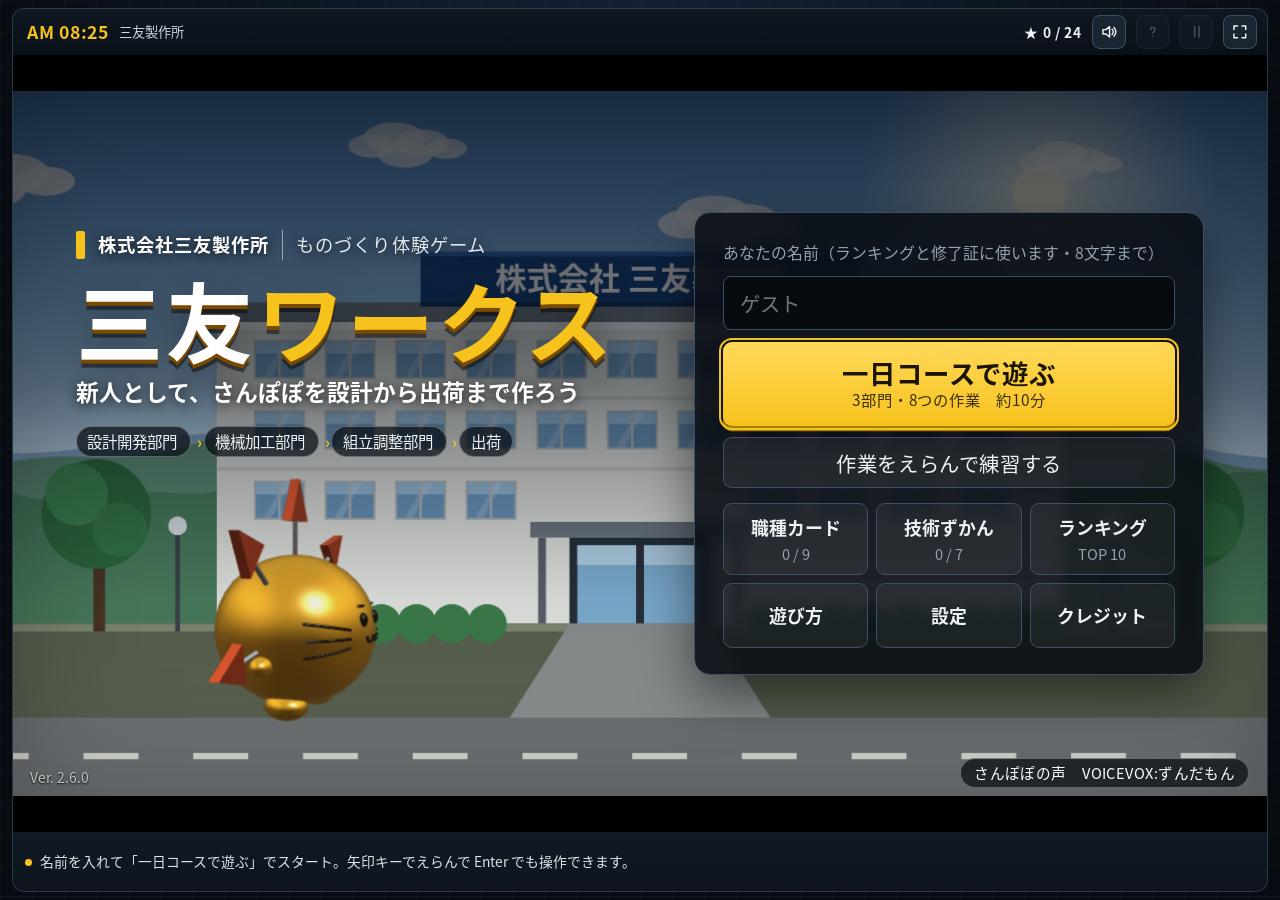
==== index.html @ b3f8ff56 "Add files via upload" ====
<!doctype html>
<html lang="ja">
<head>
<meta charset="utf-8">
<meta name="viewport" content="width=device-width,initial-scale=1,viewport-fit=cover">
<title>三友ワークス｜三友製作所 ものづくり体験ゲーム</title>
<meta name="description" content="茨城県のものづくり企業・三友製作所の仕事を体験できるシミュレーションゲーム。新人として、マスコットの「さんぽぽ」を1つ、設計開発・機械加工・組立調整の3つの部門で、設計から出荷まで作り上げます。">
<meta name="theme-color" content="#080c12">
<meta name="format-detection" content="telephone=no">
<meta name="mobile-web-app-capable" content="yes">
<meta name="apple-mobile-web-app-capable" content="yes">
<meta name="apple-mobile-web-app-title" content="三友ワークス">
<meta property="og:title" content="三友ワークス｜三友製作所 ものづくり体験ゲーム">
<meta property="og:description" content="新人として、さんぽぽを設計から出荷まで作ろう。約10分で遊べる仕事体験ゲーム。">
<meta property="og:type" content="website">
<link rel="icon" type="image/png" sizes="64x64" href="img/icon-64.png">
<link rel="apple-touch-icon" href="img/icon-180.png">
<link rel="stylesheet" href="css/style.css">
</head>
<body>
<div id="app">
  <header class="hud">
    <div class="hb-l"><span id="hudClock">AM 08:25</span><span id="hudPlace">三友製作所</span><ol id="steps" hidden aria-label="いまの部門"></ol></div>
    <div id="tag" aria-live="polite"></div>
    <div class="hb-r">
      <span id="hudTimer" hidden></span><span id="hudScore">★ 0 / 24</span>
      <button type="button" class="hbtn" id="btnSound" aria-pressed="true"><svg viewBox="0 0 24 24" aria-hidden="true"><path d="M4 9v6h4l5 4V5L8 9z"/><path class="on-w" d="M16.5 8.5a5 5 0 0 1 0 7M19 6a8.5 8.5 0 0 1 0 12"/><path class="off-x" d="M17 9.5l5 5M22 9.5l-5 5"/></svg></button>
      <button type="button" class="hbtn" id="btnHelp" aria-label="この現場の操作を見る" title="この現場の操作を見る"><svg viewBox="0 0 24 24" aria-hidden="true"><path d="M9 9a3 3 0 1 1 4.5 2.6c-.9.6-1.5 1.2-1.5 2.4"/><path d="M12 18h.01"/></svg></button>
      <button type="button" class="hbtn" id="btnPause" aria-label="一時停止" title="一時停止（Esc）"><svg viewBox="0 0 24 24" aria-hidden="true"><path d="M9 5v14M15 5v14"/></svg></button>
      <button type="button" class="hbtn" id="btnFull" aria-label="全画面表示の切りかえ" title="全画面表示"><svg viewBox="0 0 24 24" aria-hidden="true"><path d="M4 9V4h5M20 9V4h-5M4 15v5h5M20 15v5h-5"/></svg></button>
    </div>
  </header>
  <main class="stagewrap" id="stagewrap">
    <div class="screen" id="screen">
      <canvas id="cv" width="640" height="360" aria-label="ゲーム画面"></canvas>
      <div class="vig" aria-hidden="true"></div>
      <div class="flash" id="flash" hidden></div>
      <div class="toast" id="toast" hidden><img src="img/sanpopo.png" alt=""><p id="toastText"></p></div>
      <div class="tut" id="tut" hidden></div>
      <div class="dialog" id="dialog" hidden role="button" tabindex="0" aria-label="会話を進める">
        <img id="face" src="img/sanpopo.png" alt="">
        <div class="dlg-body"><p id="who">さんぽぽ <span id="dlgCount"></span></p><p id="line"></p></div>
        <button type="button" class="dlg-skip" id="dlgSkip">スキップ ≫</button>
        <span class="next" aria-hidden="true">▼</span>
      </div>
      <div class="panel" id="panel" hidden></div>
      <div class="stcard" id="card" hidden></div>
      <div class="idle" id="idle" hidden><div><p class="big">しばらく操作がありません</p><p>あと</p><b id="idleN">20</b><p>秒でタイトルにもどります。<br>画面にさわると、このままつづけられます。</p></div></div>
      <div class="fade" id="fade" hidden></div>
    </div>
  </main>
  <footer class="console">
    <p class="hint" id="hint"></p>
    <div class="ctrls" id="ctrls"></div>
  </footer>
</div>
<div class="rotate" aria-hidden="true"><div>
  <svg viewBox="0 0 24 24"><rect x="7" y="2" width="10" height="20" rx="2"/><path d="M11 18h2"/></svg>
  <p>スマートフォンを横向きにしてください<small>このゲームは横長の画面で遊びます</small></p></div></div>
<noscript><p style="padding:2em;color:#fff">このゲームを遊ぶには、ブラウザの JavaScript を有効にしてください。</p></noscript>
<script src="js/assets.js"></script>
<script src="js/core.js"></script>
<script src="js/gl3d.js"></script>
<script src="js/model.js"></script>
<script src="js/data.js"></script>
<script src="js/staff.js"></script>
<script src="js/survey.js"></script>
<script src="js/tutorial.js"></script>
<script src="js/tasks/common.js"></script>
<script src="js/tasks/metal.js"></script>
<script src="js/tasks/cad.js"></script>
<script src="js/tasks/dev.js"></script>
<script src="js/tasks/mc.js"></script>
<script src="js/tasks/asm.js"></script>
<script src="js/screens.js"></script>
<script src="js/main.js"></script>
</body>
</html>
---- css/style.css ----
/* =====================================================================
   三友ワークス — 見た目
   1画面に収まるゲーム画面（スクロールなし）。
   濃紺の画面に、さんぽぽの黄色と、社屋の看板の青を差し色に。
   ===================================================================== */
@font-face{font-family:"SWSans";src:url("../fonts/SWSans-Regular.woff") format("woff");font-weight:400;font-display:swap}
@font-face{font-family:"SWSans";src:url("../fonts/SWSans-Bold.woff") format("woff");font-weight:700;font-display:swap}

:root{
  color-scheme: dark;
  --ink:#080c12;
  --panel:#121a24;
  --panel-2:#1a2532;
  --line:#2a3848;
  --line-2:#3d4f63;
  --text:#eef2f5;
  --muted:#93a1b0;
  --accent:#f6c21c;
  --accent-2:#ffd95a;
  --accent-ink:#1a1400;
  --brand:#1f5fae;
  --brand-2:#123f7c;
  --cad:#5fd0ff;
  --ng:#f0624f;
  --ok:#4fd28f;
  --f-body:"SWSans","Hiragino Kaku Gothic ProN","Yu Gothic","Meiryo",sans-serif;
  --f-display:var(--f-body);
  --ui:clamp(13px,1.2vw,21px);
}
*{box-sizing:border-box}
html,body{height:100%;margin:0;overflow:hidden}
html,body{overscroll-behavior:none;touch-action:manipulation}   /* スマートフォン：引っぱって再読み込み・ダブルタップ拡大を止める */
.screen{-webkit-user-select:none;user-select:none;-webkit-touch-callout:none}
.screen textarea,.screen input{-webkit-user-select:text;user-select:text}
body{background:
    linear-gradient(rgba(95,208,255,.035) 1px,transparent 1px) 0 0/32px 32px,
    linear-gradient(90deg,rgba(95,208,255,.035) 1px,transparent 1px) 0 0/32px 32px,
    radial-gradient(ellipse at 50% 0%,#132033 0%,var(--ink) 70%);
  color:var(--text);font-family:var(--f-body);line-height:1.6;-webkit-text-size-adjust:100%;
  padding-left:max(12px, env(safe-area-inset-left, 0px));padding-right:max(12px, env(safe-area-inset-right, 0px))}
button{font:inherit;-webkit-tap-highlight-color:transparent}
a{color:inherit}
[hidden]{display:none!important}
:focus-visible{outline:2px solid var(--accent);outline-offset:2px}

#app{height:100%;max-width:1760px;margin:0 auto;display:flex;flex-direction:column;padding-block:8px;opacity:0;transition:opacity .35s}
body.ready #app{opacity:1}

/* ---------- 上の帯 ---------- */
.hud{display:flex;flex-wrap:wrap;align-items:center;justify-content:space-between;gap:4px 14px;padding:6px 10px 6px 14px;background:linear-gradient(#0f1721,#0a1018);border:1px solid var(--line);border-bottom:0;border-radius:12px 12px 0 0;min-height:44px;font-size:var(--ui)}
.hb-l,.hb-r{display:flex;gap:10px;align-items:center;flex-wrap:wrap}
#hudClock{font-size:1.15em;font-weight:700;letter-spacing:.04em;font-variant-numeric:tabular-nums;color:var(--accent)}
#hudPlace{font-size:.86em;color:#cdd6de}
#steps{list-style:none;display:flex;gap:3px;margin:0 0 0 4px;padding:0}
#steps li{display:flex;align-items:center;gap:4px;font-size:.76em;color:#73839a;padding:.15em .55em .15em .4em;border-radius:99px;border:1px solid transparent;line-height:1.3;white-space:nowrap}
#steps li i{width:.62em;height:.62em;border-radius:50%;background:#33414f;flex:none}
#steps li.done{color:#9fb0c0}
#steps li.done i{background:var(--ok)}
#steps li.now{color:var(--accent-ink);background:var(--accent);font-weight:700}
#steps li.now i{background:var(--accent-ink)}
#tag{flex:1 1 16em;min-width:0;text-align:center;font-size:.92em;font-weight:700;color:var(--accent-2)}
#hudTimer{font-size:.9em;font-weight:700;color:var(--accent-2);font-variant-numeric:tabular-nums;padding:.1em .7em;border:1px solid rgba(246,194,28,.45);border-radius:99px;background:rgba(246,194,28,.08)}
#hudScore{font-size:.9em;font-weight:700;font-variant-numeric:tabular-nums;letter-spacing:.05em}
.hbtn{width:2.2em;height:2.2em;display:grid;place-items:center;padding:0;border-radius:8px;border:1px solid var(--line-2);background:var(--panel-2);color:var(--text);cursor:pointer;transition:border-color .15s,background .15s,transform .05s}
.hbtn svg{width:1.15em;height:1.15em;fill:none;stroke:currentColor;stroke-width:2;stroke-linecap:round;stroke-linejoin:round}
.hbtn:hover:not(:disabled){border-color:var(--accent);background:#223040}
.hbtn:active:not(:disabled){transform:translateY(1px)}
.hbtn:disabled{opacity:.28;cursor:default}
.hbtn .off-x{display:none}
.hbtn.off{color:var(--muted)}
.hbtn.off .off-x{display:inline}
.hbtn.off .on-w{display:none}

/* ---------- ゲーム画面（16:9 をウィンドウに合わせて自動で拡大縮小） ---------- */
.stagewrap{flex:1;min-height:0;display:flex;align-items:center;justify-content:center;background:#000;border-inline:1px solid var(--line)}
.screen{position:relative;background:#000;overflow:hidden;container-type:inline-size;max-width:100%}
.screen > *{font-size:clamp(7.5px,1.62cqw,28px)}
#cv{position:absolute;inset:0;width:100%;height:100%;touch-action:none;cursor:crosshair;display:block}
.vig{position:absolute;inset:0;pointer-events:none;z-index:3;box-shadow:inset 0 0 6em rgba(0,0,0,.28)}
.flash{position:absolute;left:0;right:0;top:38%;text-align:center;font-weight:700;font-size:1.9em;color:var(--accent);z-index:4;pointer-events:none;text-shadow:0 .08em 0 #000,0 0 .5em rgba(0,0,0,.9),0 0 .1em #000;padding:0 1em;letter-spacing:.04em}
.flash.ok{color:var(--ok)}
.flash.ng{color:var(--ng)}
.flash.go{animation:pop 1.1s cubic-bezier(.2,.9,.3,1) forwards}
@keyframes pop{0%{transform:scale(.5);opacity:0}14%{transform:scale(1.1);opacity:1}24%{transform:scale(1)}78%{transform:scale(1);opacity:1}100%{transform:scale(1.04);opacity:0}}

/* さんぽぽの一言 */
.toast{position:absolute;top:.6em;left:50%;transform:translateX(-50%);width:min(92%,38em);display:flex;gap:.6em;align-items:center;padding:.5em .9em;background:rgba(10,15,22,.94);border:1px solid rgba(246,194,28,.6);border-left-width:4px;border-radius:10px;z-index:4;pointer-events:none;box-shadow:0 .4em 1.2em rgba(0,0,0,.45);animation:drop .25s ease-out}
@keyframes drop{from{transform:translate(-50%,-.6em);opacity:0}}
.toast.ng{border-color:rgba(240,98,79,.85)}
.toast.ok{border-color:rgba(79,210,143,.85)}
.toast img{width:2.6em;height:auto;flex:none}
.toast p{margin:0;font-size:.92em;line-height:1.5}

/* 会話 */
.dialog{position:absolute;left:1.2em;right:1.2em;bottom:1em;display:flex;align-items:flex-start;gap:.9em;padding:1em 1.2em .9em;background:linear-gradient(rgba(12,18,27,.96),rgba(8,12,18,.96));border:1px solid rgba(255,255,255,.2);border-top:3px solid var(--accent);border-radius:12px;z-index:6;cursor:pointer;box-shadow:0 .6em 1.6em rgba(0,0,0,.5);animation:rise .22s ease-out}
@keyframes rise{from{transform:translateY(.6em);opacity:0}}
#face{width:4.4em;height:auto;flex:none;transform-origin:50% 100%}
.dialog.talking #face{animation:talk .32s ease-in-out infinite alternate}
@keyframes talk{to{transform:translateY(-.14em) scale(1.03,.97)}}
.dlg-body{min-width:0;flex:1}
#who{margin:-1.75em 0 0;display:inline-block;padding:.08em .9em;background:var(--accent);color:var(--accent-ink);font-weight:700;font-size:.82em;border-radius:6px;line-height:1.5}
#dlgCount{color:#5b4700;margin-left:.5em;font-weight:400;font-variant-numeric:tabular-nums}
#line{margin:.35em 0 0;font-size:1.1em;line-height:1.65;min-height:3.3em;color:#fbfaf5}
.dlg-skip{position:absolute;top:.5em;right:.7em;font-size:.75em;background:transparent;color:var(--muted);border:1px solid var(--line-2);border-radius:99px;padding:.1em .8em;cursor:pointer}
.dlg-skip:hover{color:var(--text);border-color:var(--accent)}
.next{position:absolute;right:1em;bottom:.5em;font-size:.8em;color:var(--accent);animation:bob .7s ease-in-out infinite alternate}
@keyframes bob{to{transform:translateY(.25em)}}

/* チュートリアルのカード */
.tut{position:absolute;left:3%;right:3%;z-index:5;display:flex;gap:.8em;align-items:center;padding:.7em .9em;background:#fdfaf0;color:#1c2530;border:2px solid var(--accent);border-radius:12px;box-shadow:0 .5em 1.4em rgba(0,0,0,.5)}
.tut.bottom{bottom:3%}
.tut.top{top:3%}
.tut img{width:3.4em;height:auto;flex:none}
.tut-body{flex:1;min-width:0}
.tut-k{margin:0;font-weight:700;font-size:.78em;color:#8a6200}
.tut-t{margin:.1em 0 0;font-size:1em;line-height:1.55}
.tut-btns{display:flex;flex-direction:column;gap:.35em;flex:none}
.tut .btn.ghost{color:#1c2530;border-color:#9aa3ad;background:transparent}
.tut .btn.ghost:hover{background:rgba(0,0,0,.06)}

/* 現場のはじめの見出しカード */
.stcard{position:absolute;inset:0;z-index:8;display:grid;place-items:center;background:rgba(6,10,16,.78);cursor:pointer;animation:fadein .25s ease-out}
@keyframes fadein{from{opacity:0}}
.card-in{position:relative;width:100%;padding:1.4em 8% 1.6em;background:linear-gradient(90deg,var(--brand-2),var(--brand) 55%,rgba(31,95,174,.82));border-block:3px solid var(--accent);box-shadow:0 0 3em rgba(0,0,0,.6);animation:slidein .45s cubic-bezier(.2,.9,.25,1)}
@keyframes slidein{from{transform:translateX(-12%);opacity:0}}
.card-k{margin:0;display:flex;gap:1em;align-items:center;font-weight:700;font-size:.95em;color:var(--accent-2);letter-spacing:.12em}
.card-k span{color:#cfe0f3;font-weight:400;letter-spacing:.05em}
.card-in h2{margin:.05em 0 0;font-size:3.2em;line-height:1.2;font-weight:700;letter-spacing:.06em;color:#fff}
.card-e{margin:0;font-size:1.25em;color:#dbe8f6}
.card-bar{position:absolute;left:0;bottom:-3px;height:3px;width:100%;background:#fff;transform-origin:0 50%;animation:barrun 2.1s linear forwards}
@keyframes barrun{from{transform:scaleX(0)}to{transform:scaleX(1)}}

/* 暗転・放置の警告 */
.fade{position:absolute;inset:0;z-index:20;background:#05080c;opacity:0;transition:opacity .26s ease;pointer-events:none}
.fade.on{opacity:1;pointer-events:auto}
.idle{position:absolute;inset:0;z-index:15;display:grid;place-items:center;background:rgba(6,10,16,.8);text-align:center;cursor:pointer}
.idle p{margin:0}
.idle b{display:block;font-size:4em;line-height:1.1;color:var(--accent);font-variant-numeric:tabular-nums}
.idle .big{font-size:1.4em;font-weight:700}

/* ---------- パネル（タイトル・メニュー・結果など） ---------- */
.panel{position:absolute;inset:0;z-index:7;background:rgba(7,11,17,.9);overflow:auto;display:flex;padding:3% 4%;-webkit-backdrop-filter:blur(3px);backdrop-filter:blur(3px)}
.panel.title{background:linear-gradient(180deg,rgba(7,11,17,.72) 0%,rgba(7,11,17,.5) 42%,rgba(7,11,17,.08) 72%,rgba(7,11,17,0) 100%);-webkit-backdrop-filter:none;backdrop-filter:none;padding:3% 5%}
.panel.ask,.panel.pause{background:rgba(7,11,17,.8)}
.pin{margin:auto;width:100%;display:flex;flex-direction:column;gap:.6em}
.pin.narrow{max-width:34em}
.pin.center{align-items:center;text-align:center}
.pin.pop{animation:rise .28s ease-out}
.panel.ask .pin,.panel.pause .pin,.panel.survey .pin{background:linear-gradient(var(--panel-2),var(--panel));border:1px solid var(--line-2);border-radius:14px;padding:1.3em 1.5em;box-shadow:0 1em 2.5em rgba(0,0,0,.55)}
.panel.res .pin{background:linear-gradient(var(--panel-2),var(--panel));border:1px solid var(--line-2);border-top:3px solid var(--accent);border-radius:14px;padding:1.2em 1.5em;box-shadow:0 1em 2.5em rgba(0,0,0,.55)}
.kicker{margin:0;font-size:.8em;font-weight:700;letter-spacing:.1em;color:var(--muted)}
.pin h2{margin:0;font-weight:700;font-size:1.45em;letter-spacing:.04em}
.pin h3{margin:0;font-weight:700;font-size:1.3em;line-height:1.4;color:#fff;text-wrap:balance}
.pin p{margin:0}
.sub{font-size:.92em;color:#cfd8e0}
.fine{font-size:.75em;color:var(--muted)}
.mini{width:4.5em;height:auto}
.hl{color:var(--accent)}
.btn{display:inline-flex;align-items:center;justify-content:center;font-weight:700;font-size:1em;padding:.55em 1.3em;border:0;border-radius:9px;cursor:pointer;background:linear-gradient(var(--accent-2),var(--accent));color:var(--accent-ink);letter-spacing:.03em;text-decoration:none;box-shadow:0 .2em 0 #a77f00,0 .4em .8em rgba(0,0,0,.3);transition:transform .06s,box-shadow .06s,filter .15s;line-height:1.4}
.btn:hover{filter:brightness(1.07)}
.btn:active{transform:translateY(.14em);box-shadow:0 .06em 0 #a77f00}
.btn:disabled{opacity:.4;cursor:default;filter:none}
.btn.ghost{background:rgba(255,255,255,.05);color:var(--text);box-shadow:inset 0 0 0 1px var(--line-2);font-weight:400}
.btn.ghost:hover{box-shadow:inset 0 0 0 1px var(--accent);background:rgba(246,194,28,.08);filter:none}
.btn.ghost:active{transform:translateY(.08em)}
.btnrow{display:flex;gap:.6em;flex-wrap:wrap;margin-top:.4em;align-items:center}
.btnrow.center{justify-content:center}

/* ---------- タイトル ---------- */
.title-grid{margin:auto;width:100%;display:grid;grid-template-columns:1.1fr 1fr;gap:5%;align-items:center}
.title-l{position:relative;display:flex;flex-direction:column;align-items:flex-start;gap:.35em;text-shadow:0 .1em .5em rgba(0,0,0,.75)}
.brand{margin:0;display:flex;align-items:center;gap:.7em;font-size:.9em;font-weight:700;color:#fff;letter-spacing:.06em}
.brand::before{content:"";width:.5em;height:1.5em;background:var(--accent);border-radius:2px}
.brand span{font-weight:400;color:#dfe8ef;padding-left:.7em;border-left:1px solid rgba(255,255,255,.5)}
.logo{white-space:nowrap;margin:.05em 0 0;font-weight:700;font-size:4.3em;line-height:1.1;letter-spacing:.04em;color:var(--accent);text-shadow:0 .05em 0 #7a4a00,0 .09em 0 rgba(0,0,0,.45),0 .2em .5em rgba(0,0,0,.5)}
.logo span{color:#fff}
.tagline{margin:0;font-size:1.12em;font-weight:700;color:#fff}
.route{list-style:none;margin:.5em 0 0;padding:0;display:flex;flex-wrap:wrap;gap:.3em .2em;font-size:.76em;text-shadow:none}
.route li{display:flex;align-items:center;padding:.15em .7em;background:rgba(9,14,21,.72);border:1px solid rgba(255,255,255,.3);border-radius:99px;color:#eef2f5}
.route li:not(:last-child)::after{content:"›";margin:0 -.95em 0 .75em;color:var(--accent);font-weight:700;position:relative;left:.5em}
.route li:not(:last-child){margin-right:.6em}
.title-mascot{width:9.5em;height:auto;margin:.8em 0 0 1em;filter:drop-shadow(0 .5em .5em rgba(0,0,0,.4));animation:float 2.6s ease-in-out infinite alternate}
@keyframes float{to{transform:translateY(-.5em) rotate(2deg)}}
.title-r{display:flex;flex-direction:column;gap:.55em;padding:1.3em 1.4em;background:rgba(10,15,22,.9);border:1px solid var(--line-2);border-radius:16px;box-shadow:0 1em 2.5em rgba(0,0,0,.5);-webkit-backdrop-filter:blur(6px);backdrop-filter:blur(6px)}
.lbl{font-size:.78em;color:var(--muted)}
.title-r input{padding:.55em .8em;background:#070b10;color:var(--text);border:1px solid var(--line-2);font-family:var(--f-body);font-size:1em;border-radius:8px;min-width:0}
.title-r input:focus{outline:none;border-color:var(--accent);box-shadow:0 0 0 3px rgba(246,194,28,.2)}
.btn.start{font-size:1.3em;padding:.55em 1em .6em;flex-direction:column;line-height:1.3}
.btn.start small{font-size:.58em;font-weight:400;opacity:.85}
.menu{display:grid;grid-template-columns:repeat(3,1fr);gap:.4em;margin-top:.2em}
.menu.col{grid-template-columns:1fr;width:100%;max-width:22em;gap:.55em}
.mbtn{display:flex;flex-direction:column;align-items:center;justify-content:center;gap:.05em;min-height:3.2em;padding:.4em .3em;background:rgba(255,255,255,.05);border:1px solid var(--line-2);border-radius:9px;color:var(--text);cursor:pointer;transition:border-color .15s,background .15s,transform .06s}
.mbtn b{font-weight:700;font-size:.88em}
.mbtn small{font-size:.72em;color:var(--muted);font-variant-numeric:tabular-nums}
.mbtn:hover{border-color:var(--accent);background:rgba(246,194,28,.1)}
.mbtn:active{transform:translateY(1px)}
.ver{position:absolute;left:1.2em;bottom:.6em;margin:0;font-size:.68em;color:rgba(255,255,255,.7);text-shadow:0 1px 2px #000}

/* ---------- メニュー共通 ---------- */
.panel.pmenu .pin{height:100%;margin:0}
.phead{display:flex;align-items:center;gap:1em;flex-wrap:wrap;padding-bottom:.5em;border-bottom:1px solid var(--line)}
.phead h2{padding-left:.6em;border-left:.25em solid var(--accent);line-height:1.2}
.phead .count{margin-left:auto;font-size:.85em;color:var(--muted);font-variant-numeric:tabular-nums}
.btn.back{padding:.3em .9em;font-size:.85em}
.split{flex:1;min-height:0;display:grid;grid-template-columns:42% 1fr;gap:3%}
.split.staff,.split.credits{grid-template-columns:1fr 1fr}
.detail{min-width:0;min-height:0;overflow:auto;background:var(--panel);border:1px solid var(--line);border-radius:12px;padding:.9em 1.1em;display:flex;flex-direction:column;gap:.5em}
.empty{margin:auto;text-align:center;color:var(--muted);font-size:.95em;line-height:1.8}

.pick{display:grid;grid-template-columns:repeat(3,1fr);gap:.6em}
.opt{text-align:left;padding:.65em .9em;background:rgba(255,255,255,.05);border:1px solid var(--line-2);color:var(--text);border-radius:10px;cursor:pointer;line-height:1.4;font-size:.92em;display:flex;flex-direction:column;gap:.1em;transition:border-color .15s,background .15s,transform .06s}
.opt:hover{border-color:var(--accent);background:rgba(246,194,28,.1)}
.opt:active{transform:translateY(1px)}
.opt .num{color:var(--accent);font-size:.82em;font-weight:700;font-variant-numeric:tabular-nums}
.opt > b{font-size:1.2em}
.opt small{color:var(--muted);font-size:.85em}
.opt .best{margin-top:.35em;padding-top:.35em;border-top:1px dashed var(--line-2);font-size:.82em;color:var(--muted);display:flex;align-items:center;gap:.5em}
.opt .best b{color:#fff;font-variant-numeric:tabular-nums}
.opt .best i{font-style:normal;font-weight:700;margin-left:auto}
.opts{display:grid;grid-template-columns:1fr 1fr;gap:.5em}

/* 社員カード */
.cards{display:grid;grid-template-columns:1fr 1fr;gap:.45em;align-content:start;overflow:auto;min-height:0}
.card{display:flex;gap:.6em;align-items:center;text-align:left;padding:.45em .6em;background:var(--panel);border:1px solid var(--line);border-radius:10px;color:var(--text);cursor:pointer;transition:border-color .15s}
.card:not(.locked):hover{border-color:var(--accent)}
.card img{width:2.6em;height:2.6em;image-rendering:pixelated;flex:none;border-radius:6px}
.card span{display:flex;flex-direction:column;line-height:1.3;min-width:0}
.card small{font-size:.75em;color:var(--muted)}
.card b{font-size:.95em}
.card.locked{border-style:dashed;cursor:default;color:var(--muted)}
.card .lockbox{width:2.6em;height:2.6em;display:grid;place-items:center;background:#0d131b;color:#4a5868;flex:none;border-radius:6px;font-weight:700}
.card[aria-pressed="true"]{border-color:var(--accent);box-shadow:inset 0 0 0 1px var(--accent);background:rgba(246,194,28,.07)}
.dhead{display:flex;gap:.8em;align-items:center}
.dhead img{width:3.4em;height:3.4em;image-rendering:pixelated;border-radius:8px}
.tabs{display:flex;gap:.3em;border-bottom:1px solid var(--line)}
.tab{padding:.3em .8em;background:transparent;border:0;border-bottom:2px solid transparent;color:var(--muted);cursor:pointer;font-size:.9em}
.tab[aria-pressed="true"]{color:var(--text);border-bottom-color:var(--accent);font-weight:700}
.sched{list-style:none;margin:0;padding:0;display:grid;gap:.15em}
.sched li{display:grid;grid-template-columns:3.4em 1fr;gap:.6em;font-size:.9em;padding:.15em 0;border-bottom:1px dashed var(--line)}
.sched time{color:var(--accent);font-weight:700;font-variant-numeric:tabular-nums}
.qa{display:grid;gap:.5em;font-size:.9em;margin:0}
.qa dt{font-size:.78em;color:var(--muted)}
.qa dd{margin:0}

/* 技術ずかん */
.zgrid{display:grid;grid-template-columns:1fr 1fr;gap:.45em;align-content:start;overflow:auto;min-height:0}
.ztile{display:grid;grid-template-columns:2.4em 1fr;grid-template-rows:auto auto;gap:0 .5em;align-items:center;text-align:left;padding:.45em .6em;background:var(--panel);border:1px solid var(--line);border-radius:10px;color:var(--text);cursor:pointer;transition:border-color .15s}
.ztile:not(.locked):hover{border-color:var(--accent)}
.ztile .zi{grid-row:span 2;width:2.4em;height:2.4em;color:var(--accent);display:grid;place-items:center;font-weight:700}
.ztile .zi svg,.zmini .zi svg,.zcard .zi svg{width:100%;height:100%}
.ztile .zb{font-weight:700;font-size:1.15em;line-height:1.1;color:#fff}
.ztile .zb small,.zbig small{font-size:.6em;margin-left:.15em;color:var(--muted)}
.ztile .zt{font-size:.75em;color:var(--muted);line-height:1.3}
.ztile.locked{border-style:dashed;cursor:default}
.ztile.locked .zi{color:#4a5868}
.ztile[aria-pressed="true"]{border-color:var(--accent);box-shadow:inset 0 0 0 1px var(--accent);background:rgba(246,194,28,.07)}
.zcard{display:flex;flex-direction:column;gap:.6em}
.zcard-top{display:flex;gap:.9em;align-items:center}
.zi.big{width:3.6em;height:3.6em;color:var(--accent);flex:none}
.zbig{margin:0;font-weight:700;font-size:2.2em;line-height:1;color:var(--accent)}
.zcard h3{font-size:1.1em}
.zone{font-size:1em;line-height:1.6}
.zpts{margin:0;padding-left:1.2em;display:grid;gap:.25em;font-size:.9em;color:#cfd8e0}

/* ---------- 結果 ---------- */
.result{display:grid;grid-template-columns:1fr 1fr;gap:4%;align-items:start}
.res-l,.res-r{display:flex;flex-direction:column;gap:.6em;min-width:0}
.res-head{display:flex;align-items:center;justify-content:space-between;gap:1em}
.res-label{font-size:.8em;font-weight:700;letter-spacing:.1em;color:var(--muted);display:flex;align-items:center;gap:.8em}
.badge{padding:.05em .7em;background:var(--ng);color:#fff;border-radius:99px;letter-spacing:.02em;font-size:.95em;animation:pulse .7s ease-in-out infinite alternate}
@keyframes pulse{to{filter:brightness(1.25)}}
.res-score{font-weight:700;font-size:2.8em;line-height:1;color:#fff;font-variant-numeric:tabular-nums}
.res-score small{font-size:.36em;font-weight:400;color:var(--muted)}
.stamp{font-weight:700;font-size:2.4em;width:1.7em;height:1.7em;display:grid;place-items:center;border:.09em solid currentColor;border-radius:50%;transform:rotate(-12deg);flex:none;box-shadow:inset 0 0 0 .06em var(--panel),inset 0 0 0 .1em currentColor;animation:stamp .5s .45s cubic-bezier(.3,1.5,.5,1) both}
@keyframes stamp{0%{transform:rotate(-12deg) scale(2.6);opacity:0}60%{opacity:1}100%{transform:rotate(-12deg) scale(1)}}
.rank-S{color:var(--accent)} .rank-A{color:var(--ok)} .rank-B{color:var(--cad)} .rank-C{color:var(--muted)}
.res-detail{font-size:.85em;color:#d3dbe3;line-height:1.65;padding:.6em .8em;background:rgba(0,0,0,.25);border-radius:8px}
.get,.zmini{display:flex;gap:.7em;align-items:center;padding:.55em .7em;border:1px solid var(--line-2);background:rgba(255,255,255,.03);border-radius:10px}
.get.new,.zmini.new{border-color:rgba(246,194,28,.6);background:rgba(246,194,28,.08);animation:glowin .9s .3s ease-out both}
@keyframes glowin{0%{box-shadow:0 0 0 0 rgba(246,194,28,.7)}100%{box-shadow:0 0 0 .8em rgba(246,194,28,0)}}
.get img{width:3em;height:3em;image-rendering:pixelated;flex:none;border-radius:6px}
.zmini .zi{width:3em;height:3em;color:var(--accent);flex:none}
.zmini .zbig{font-size:1.5em}
.get-k{font-weight:700;font-size:.8em;color:var(--accent)}
.get-n{font-size:.95em}
.get-q{font-size:.82em;color:#c5ced7}
.bars{display:grid;gap:.3em}
.bar{display:grid;grid-template-columns:6.5em 1fr;gap:.6em;align-items:center;font-size:.85em}
.bar.wide{grid-template-columns:1fr 6em 2.6em;font-size:.82em;line-height:1.4}
.bar em{font-style:normal;font-weight:700;text-align:right;font-variant-numeric:tabular-nums}
.bar i{display:block;height:.6em;background:#263240;position:relative;border-radius:99px;overflow:hidden}
.bar i b{position:absolute;inset:0 auto 0 0;background:var(--cad);border-radius:99px;animation:grow .7s ease-out}
@keyframes grow{from{width:0!important}}
.bar.top i b{background:var(--accent)}
.bar.top span{font-weight:700;color:var(--accent)}
.final-meta{display:grid;gap:.25em;font-size:.85em;color:var(--muted);margin-left:auto;margin-right:.5em}
.final-meta b{color:#fff;margin-left:.7em;font-size:1.15em}
.sum{display:grid;grid-template-columns:repeat(6,1fr);gap:.4em;font-size:.8em;text-align:center}
.sum div{background:rgba(255,255,255,.05);border:1px solid var(--line);border-radius:8px;padding:.4em .2em .3em;display:grid;gap:0}
.sum span{color:var(--muted)}
.sum b{font-size:1.5em;font-variant-numeric:tabular-nums;line-height:1.2}
.sum i{font-style:normal;font-weight:700}
.tally{font-size:.85em;margin-top:.4em}
.tally b{color:var(--accent)}

/* 修了証 */
.certbox{flex:1;min-height:0;display:grid;place-items:center}
.certbox img{max-width:100%;max-height:100%;border-radius:6px;box-shadow:0 .6em 2em rgba(0,0,0,.6);object-fit:contain;min-height:0}
.pin.cert{gap:.5em}

/* ---------- アンケート・診断 ---------- */
.prog{height:.35em;background:#263240;border-radius:99px;overflow:hidden}
.prog i{display:block;height:100%;background:var(--accent);border-radius:99px}
.chips{display:flex;flex-wrap:wrap;gap:.45em}
.chip{position:relative;padding:.45em 1em;background:rgba(255,255,255,.06);border:1px solid var(--line-2);border-radius:99px;color:var(--text);cursor:pointer;font-size:.92em;overflow:hidden;transition:border-color .15s,background .15s}
.chip:hover:not(:disabled){border-color:var(--accent);background:rgba(246,194,28,.1)}
.chip.on{background:var(--accent);color:var(--accent-ink);border-color:var(--accent);font-weight:700}
.chip.danger{border-color:#a8483d;color:#ffb3a7}
.chip:disabled{opacity:.4;cursor:default}
.chip.hold{touch-action:none;user-select:none;-webkit-user-select:none}
.chip.hold i{position:absolute;inset:0 100% 0 0;background:rgba(246,194,28,.35)}
.chip.hold.holding i{inset:0;transition:inset 1.2s linear}
.scale{display:grid;grid-template-columns:repeat(5,1fr);gap:.4em}
.scale .chip{border-radius:10px;display:flex;flex-direction:column;align-items:center;gap:.2em;padding:.5em .2em;white-space:pre-line;text-align:center;line-height:1.3;font-size:.82em}
.scale .chip b{font-size:1.5em}
/* Ver. 2.3：アンケートの感想（自由記述） */
.opt-tag{display:inline-block;padding:0 .6em;margin-left:.3em;border:1px solid var(--line-2);border-radius:99px;color:var(--muted);font-size:.85em;letter-spacing:0}
.free textarea{display:block;width:100%;box-sizing:border-box;min-height:6.2em;resize:vertical;padding:.6em .8em;background:#070b10;color:var(--text);border:1px solid var(--line-2);border-radius:8px;font-family:var(--f-body);font-size:1em;line-height:1.6}
.free textarea:focus{outline:none;border-color:var(--accent);box-shadow:0 0 0 2px rgba(246,194,28,.35)}
.free textarea::placeholder{color:#5f6d7c}
.free .cnt{display:flex;justify-content:space-between;gap:1em;margin:.3em 0 0;font-size:.82em;color:var(--muted)}
.free .cnt b{font-weight:400;font-variant-numeric:tabular-nums}
.free .cnt b.full{color:var(--accent);font-weight:700}
/* スタッフメニュー：新しい感想 */
.cmts{list-style:none;margin:.3em 0 0;padding:0;display:grid;gap:.35em}
.cmts li{display:grid;grid-template-columns:auto 1fr;gap:.2em .8em;padding:.4em .6em;background:rgba(255,255,255,.03);border:1px solid var(--line);border-radius:8px}
.cmts time{color:var(--muted);font-size:.9em;white-space:nowrap;font-variant-numeric:tabular-nums}
.cmts p{margin:0;white-space:pre-wrap;overflow-wrap:anywhere;word-break:break-word}
.tally .get-k small{color:var(--muted);font-weight:400}

/* ---------- 設定・遊び方・ランキング・クレジット ---------- */
.settings{display:grid;grid-template-columns:1fr 1fr;gap:.45em .8em;align-content:start}
.srow{display:flex;align-items:center;justify-content:space-between;gap:.8em;padding:.5em .8em;background:var(--panel);border:1px solid var(--line);border-radius:10px;min-height:3.4em}
.srow > span{display:flex;flex-direction:column;font-weight:700;font-size:.95em;min-width:5.5em}
.srow small{font-size:.72em;font-weight:400;color:var(--muted);line-height:1.4}
.srow .chips{flex:none;justify-content:flex-end;flex-wrap:nowrap}
.srow .chip{padding:.35em .8em;font-size:.86em;white-space:nowrap}
.how{display:grid;grid-template-columns:repeat(3,1fr);gap:.8em}
.how section{background:var(--panel);border:1px solid var(--line);border-radius:12px;padding:.8em 1em}
.how h3{font-size:1.05em;margin-bottom:.4em;color:var(--accent)}
.how ol,.how ul{margin:0;padding-left:1.2em;display:grid;gap:.25em;font-size:.9em}
.tablebox{overflow:auto;background:var(--panel);border:1px solid var(--line);border-radius:12px;min-height:0}
table{border-collapse:collapse;width:100%;font-size:.88em}
th,td{padding:.38em .8em;text-align:left;border-bottom:1px solid var(--line);white-space:nowrap}
th{font-weight:400;font-size:.8em;color:var(--muted);position:sticky;top:0;background:var(--panel)}
td.num{font-weight:700;font-variant-numeric:tabular-nums;text-align:right}
th.num{text-align:right}
tr.me td{background:rgba(246,194,28,.14)}
td.pos{font-weight:700;color:var(--muted);font-variant-numeric:tabular-nums}
.medal{display:inline-grid;place-items:center;width:1.7em;height:1.7em;border-radius:50%;color:#1a1400;font-size:.9em}
.m1{background:#f6c21c}.m2{background:#c9d1d9}.m3{background:#d08a4e}
.cred{margin:0;display:grid;gap:.1em}
.cred div{display:grid;grid-template-columns:8em 1fr;gap:1em;padding:.4em 0;border-bottom:1px dashed var(--line);font-size:.92em}
.cred dt{color:var(--muted)}
.cred dd{margin:0}

/* ---------- 下の操作ボタン ---------- */
.console{display:flex;flex-wrap:wrap;align-items:center;gap:8px 14px;padding:8px 12px;background:linear-gradient(#111a25,#0d141d);border:1px solid var(--line);border-top:0;border-radius:0 0 12px 12px;min-height:60px;font-size:var(--ui)}
.hint{margin:0;flex:1 1 20em;min-width:0;font-size:.9em;line-height:1.5;color:#dbe3ea}
.hint:not(:empty)::before{content:"";display:inline-block;width:.5em;height:.5em;margin-right:.6em;border-radius:50%;background:var(--accent);vertical-align:.1em}
.ctrls{display:flex;flex-wrap:wrap;gap:6px;align-items:center}
.ctrls .sep{width:1px;align-self:stretch;background:var(--line);margin:0 2px}
.cbtn{font-weight:700;font-size:.95em;min-width:2.9em;min-height:2.7em;padding:.2em .9em;background:linear-gradient(#263444,#1c2836);color:var(--text);border:1px solid var(--line-2);border-radius:9px;cursor:pointer;touch-action:none;user-select:none;-webkit-user-select:none;line-height:1.25;box-shadow:0 2px 0 #0a0f15;transition:border-color .15s,transform .05s}
.cbtn:hover:not(:disabled){border-color:var(--accent)}
.cbtn:active:not(:disabled){transform:translateY(2px);box-shadow:none}
.cbtn.on,.cbtn[aria-pressed="true"]{background:linear-gradient(var(--accent-2),var(--accent));color:var(--accent-ink);border-color:var(--accent)}
.cbtn.on{transform:translateY(2px);box-shadow:none}
.cbtn.big{background:linear-gradient(#2a7a50,#1f5a3a);border-color:#44a673}
.cbtn.warn{background:linear-gradient(#7a3830,#5a2a24);border-color:#b85a4e}
.cbtn.two{white-space:pre-line;font-size:.82em;text-align:left;font-weight:400}
.cbtn:disabled{opacity:.35;cursor:default}
.cbtn.spot{outline:3px solid var(--accent);outline-offset:2px;animation:glow 1s ease-in-out infinite alternate}
@keyframes glow{from{box-shadow:0 0 0 0 rgba(246,194,28,.0)}to{box-shadow:0 0 12px 3px rgba(246,194,28,.55)}}

/* ---------- スマートフォンを縦に持ったとき ---------- */
.rotate{display:none;position:fixed;inset:0;z-index:50;background:var(--ink);place-items:center;text-align:center;padding:2em;font-size:16px}
.rotate svg{width:5em;height:5em;stroke:var(--accent);fill:none;stroke-width:2;stroke-linecap:round;stroke-linejoin:round;animation:turn 2s ease-in-out infinite}
@keyframes turn{0%,20%{transform:rotate(0)}60%,100%{transform:rotate(-90deg)}}
.rotate p{margin:.8em 0 0;font-weight:700}
.rotate small{display:block;font-weight:400;color:var(--muted);margin-top:.3em}
@media (orientation:portrait) and (max-width:620px){.rotate{display:grid}}

@media (max-width:760px){
  #steps,#hudPlace{display:none}
  .hud{min-height:36px;padding-block:3px}
  .console{min-height:44px;padding-block:5px}
  #app{padding-block:2px}
}
@media (max-height:480px){
  #steps,#hudPlace{display:none}
  .hud{flex-wrap:nowrap}
  #tag{flex-basis:6em;font-size:.78em;line-height:1.3}
  .console:has(.ctrls:not(:empty)) .hint{display:none}
  .console{justify-content:center}
  .cbtn{min-height:2.3em}
  .hud{min-height:34px;padding-block:2px}
  .console{min-height:42px;padding-block:4px}
  #app{padding-block:2px}
  .hint{font-size:.8em}
}
/* ---------- スマートフォンを横に持ったとき（Ver. 2.6） ----------
   高さが足りないので、上の帯と下の説明を「右の細い列」にまとめ、
   ゲーム画面を画面の高さいっぱいまで大きくする。 */
@media (orientation:landscape) and (max-height:520px){
  body{padding-left:env(safe-area-inset-left,0px);padding-right:env(safe-area-inset-right,0px)}
  #app{display:grid;grid-template-columns:minmax(0,1fr) clamp(124px,19vw,210px);grid-template-rows:auto minmax(0,1fr);padding:0;max-width:none}
  .stagewrap{grid-column:1;grid-row:1 / 3;border:0;background:#000}
  .hud{grid-column:2;grid-row:1;display:flex;flex-direction:column;flex-wrap:nowrap;align-items:stretch;justify-content:flex-start;gap:5px;padding:6px 6px 4px;border:0;border-left:1px solid var(--line);border-radius:0;min-height:0;font-size:12px;background:#0d141d}
  .hb-l{order:1;gap:6px;justify-content:space-between}
  .hb-r{order:2;display:grid;grid-template-columns:repeat(4,1fr);gap:4px}
  #hudTimer,#hudScore{grid-column:1 / -1;text-align:center}
  #hudTimer{padding:.05em .4em}
  .hbtn{width:100%;height:32px;border-radius:7px}
  .hbtn svg{width:17px;height:17px}
  #tag{order:3;flex:none;text-align:left;font-size:11px;line-height:1.45;padding:4px 5px;border-radius:6px;background:rgba(246,194,28,.08)}
  #tag:empty{display:none}
  .console{grid-column:2;grid-row:2;display:block;min-height:0;overflow-y:auto;padding:4px 6px 8px;border:0;border-left:1px solid var(--line);border-radius:0;font-size:11px;background:#0d141d;overscroll-behavior:contain}
  .console:has(.ctrls:not(:empty)) .hint{display:block}
  .hint{font-size:11px;line-height:1.5;color:#c3ced8}
  .hint:not(:empty)::before{display:none}
  .ctrls{margin-top:6px;gap:4px}
  .ctrls .cbtn{flex:1 1 40%;min-height:34px;padding:.2em .4em;font-size:12px}
  #steps,#hudPlace{display:none}
  .screen > *{font-size:clamp(8.5px,1.75cqw,28px)}
}
/* とても小さい画面（横幅が600px未満）では、右の列をさらに細く */
@media (orientation:landscape) and (max-height:520px) and (max-width:640px){
  #app{grid-template-columns:minmax(0,1fr) 108px}
  .hb-r{grid-template-columns:repeat(2,1fr)}
}
.tch{display:none}
.touch .kbd{display:none!important}
.touch .tch{display:revert}
@media (prefers-reduced-motion:reduce){
  *,*::before,*::after{animation:none!important;transition:none!important}
}
@media print{body{background:#fff}.hud,.console{display:none}}

/* =====================================================================
   Ver. 2.0 で追加した部品（★の評価、職種カード、部門ごとの一覧など）
   ===================================================================== */
.stars{display:flex;gap:.1em;font-size:1.4em;line-height:1;color:#3a4756}
.stars i{font-style:normal}
.stars i.on{color:var(--accent);text-shadow:0 0 .4em rgba(246,194,28,.6)}
.stars.big{font-size:3em;margin-right:.2em}
.stars.big i.on{animation:starin .45s cubic-bezier(.3,1.6,.5,1) both}
@keyframes starin{0%{transform:scale(2.4) rotate(-30deg);opacity:0}100%{transform:none;opacity:1}}
.res-score.clear{color:var(--ok)}
.res-score.fail{color:var(--ng);font-size:2.3em}
.res-score.star{color:var(--accent)}
.statrow{display:grid;grid-template-columns:1fr 1fr;gap:.5em}
.statrow div{display:grid;gap:0;padding:.4em .7em;background:rgba(255,255,255,.05);border:1px solid var(--line);border-radius:8px}
.statrow span{font-size:.72em;color:var(--muted)}
.statrow b{font-size:1.35em;font-variant-numeric:tabular-nums;line-height:1.25}
.statrow small{font-size:.68em;color:var(--muted);min-height:1.4em}
.jobdot{width:.7em;height:2.4em;border-radius:3px;background:var(--brand);flex:none;align-self:stretch}
.jobno{display:grid;place-items:center;width:2.5em;height:2.5em;flex:none;border-radius:8px;background:linear-gradient(135deg,var(--brand),var(--brand-2));color:#fff;font-weight:700;font-variant-numeric:tabular-nums;border:1px solid rgba(255,255,255,.25)}
.jobno.big{width:3.2em;height:3.2em;font-size:1.2em}
.gotgrid{display:grid;grid-template-columns:1fr 1fr;gap:.5em}
.gotgrid .get-q{display:-webkit-box;-webkit-line-clamp:2;-webkit-box-orient:vertical;overflow:hidden}
.sum.d3{grid-template-columns:3fr 2fr 3fr;text-align:left;font-size:.82em}
.sum.d3 .sumdept{display:block;padding:.5em .7em}
.sum.d3 .sumdept>p{margin:0 0 .3em;font-weight:700;color:var(--cad);font-size:.95em}
.sum.d3 .sumdept>div{display:grid;gap:.15em;background:none;border:0;padding:0}
.sum.d3 .sumdept span{display:flex;justify-content:space-between;gap:.6em;color:var(--text)}
.sum.d3 em{font-style:normal;color:#cfd8e0}
.sum.d3 b{font-size:1em;color:var(--accent);letter-spacing:.05em;white-space:nowrap}
.sum.d3 b.off{color:var(--muted);font-weight:400;letter-spacing:0}
.final-meta p{display:flex;justify-content:space-between;gap:1em}
.pick3{flex:1;min-height:0;display:grid;grid-template-columns:3fr 2fr 3fr;gap:.7em;align-items:start}
.pick3 section{display:grid;gap:.45em;background:var(--panel);border:1px solid var(--line);border-radius:12px;padding:.7em}
.pick3 h3{font-size:1em;color:var(--cad);padding-left:.5em;border-left:.22em solid var(--cad);line-height:1.2}
.pick3 .opt{padding:.45em .7em}
.pick3 .opt>b{font-size:1.05em}
.opt .best .st{color:var(--accent);font-style:normal;letter-spacing:.05em;margin-left:0}
.opt .best b{margin-left:auto}
.card .jobno{width:2.3em;height:2.3em;font-size:.9em}
.title-3d{display:block;height:9.5em}
.vcredit{position:absolute;right:1.2em;bottom:.6em;margin:0;font-size:.72em;color:#fff;background:rgba(7,11,17,.7);border:1px solid rgba(255,255,255,.3);border-radius:99px;padding:.15em .9em;letter-spacing:.03em}
.panel.res .pin{max-width:60em}

/* ---------- Ver. 2.2：職種カードの社員紹介とVlog ---------- */
.card .hasstaff{display:inline-block;margin-left:.5em;padding:0 .45em;border-radius:99px;background:rgba(246,194,28,.16);color:var(--accent);font-style:normal;font-size:.95em;line-height:1.5}
.dhead .sbadge{display:inline-block;margin-left:.6em;padding:0 .55em;border-radius:99px;border:1px solid rgba(246,194,28,.5);color:var(--accent);font-size:.8em}
.detail .tabs{flex-wrap:wrap;flex:none}
.detail .tab{font-size:.85em;padding:.3em .7em}
.dbody{display:flex;flex-direction:column;gap:.55em;flex:1 0 auto}
.chips.who{gap:.35em}
.chips.who .chip{padding:.25em .9em;font-size:.85em}
.shead{display:flex;align-items:center;gap:.8em;padding:.55em .8em;border-radius:10px;background:linear-gradient(100deg,rgba(31,95,174,.38),rgba(31,95,174,.08));border:1px solid rgba(95,208,255,.18)}
.shead p{margin:0;line-height:1.45;letter-spacing:.06em}
.shead .sname{font-size:1.05em}
.shead .sname b{font-size:1.15em}
.sini{flex:none;width:3em;height:3em;border-radius:50%;display:grid;place-items:center;background:#fff;color:var(--brand-2);font-weight:700;font-size:.95em;letter-spacing:0;box-shadow:0 0 0 3px rgba(255,255,255,.18)}
.ssec{display:flex;flex-direction:column;gap:.55em;flex:1 0 auto}
.ssec .empty{margin:1.2em auto}
.qa1{display:flex;flex-direction:column;gap:.35em}
.qno{margin:0;color:var(--accent);font-weight:700;font-variant-numeric:tabular-nums}
.qno small{color:var(--muted);font-weight:400}
.qa1 h4{margin:0;font-size:1em;line-height:1.5}
.qa1 .ans{margin:0;font-size:.92em;line-height:1.75;color:#d9e1e8;white-space:pre-line}
.qnav{display:flex;gap:.5em;justify-content:space-between;margin-top:auto}
.qnav .btn{padding:.3em .9em;font-size:.85em}
.sched.day li{grid-template-columns:3.6em 1fr;padding:.25em 0}
.vbox{flex:1 0 auto;display:flex;flex-direction:column;align-items:center;justify-content:center;gap:.6em;padding:1.2em .8em;border-radius:10px;background:rgba(0,0,0,.25);border:1px dashed var(--line-2);text-align:center}
.vbox .fine{margin:0}
.vsoon{margin:0;font-size:1.1em;font-weight:700;color:#cfd8e0}
.btn.vplay{font-size:1.05em;gap:.4em}
.pin.vlog{gap:.5em}
.vstage{position:relative;flex:1;min-height:0;background:#000;border-radius:10px;overflow:hidden;border:1px solid var(--line)}
.vstage video{position:absolute;inset:0;width:100%;height:100%;object-fit:contain;background:#000;cursor:pointer}
.vover{position:absolute;inset:0;display:flex;flex-direction:column;align-items:center;justify-content:center;gap:.3em;background:#05080c;text-align:center}
.vover p{margin:0}
.vbar{display:flex;align-items:center;gap:.5em;flex:none}
.vbar .btn{padding:.35em .9em;font-size:.88em;white-space:nowrap}
.vbar .vpp{min-width:7.5em}
.vseek{flex:1;min-width:4em;accent-color:var(--accent);cursor:pointer}
.vtime{font-size:.85em;color:var(--muted);font-variant-numeric:tabular-nums;white-space:nowrap}
.sched.day.two{grid-template-columns:1fr 1fr;grid-auto-flow:column;column-gap:1.2em}
.chip.on:hover:not(:disabled){background:var(--accent);color:var(--accent-ink);border-color:var(--accent)}
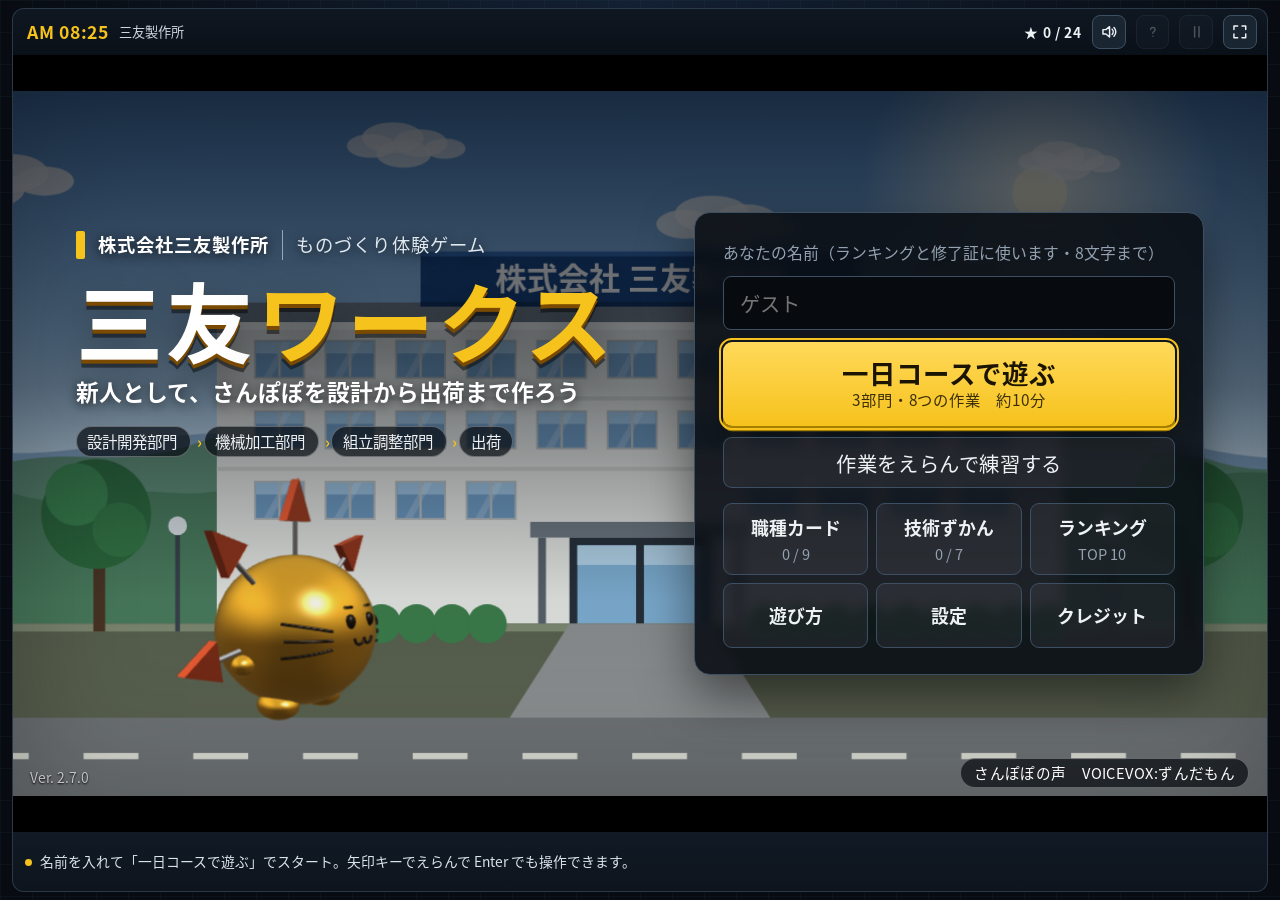
==== commit b0470489: "Add files via upload" ====
--- a/index.html
+++ b/index.html
@@ -15,6 +15,7 @@
 <meta property="og:type" content="website">
 <link rel="icon" type="image/png" sizes="64x64" href="img/icon-64.png">
 <link rel="apple-touch-icon" href="img/icon-180.png">
+<link rel="manifest" href="manifest.webmanifest">
 <link rel="stylesheet" href="css/style.css">
 </head>
 <body>
--- a/css/style.css
+++ b/css/style.css
@@ -29,9 +29,6 @@
 }
 *{box-sizing:border-box}
 html,body{height:100%;margin:0;overflow:hidden}
-html,body{overscroll-behavior:none;touch-action:manipulation}   /* スマートフォン：引っぱって再読み込み・ダブルタップ拡大を止める */
-.screen{-webkit-user-select:none;user-select:none;-webkit-touch-callout:none}
-.screen textarea,.screen input{-webkit-user-select:text;user-select:text}
 body{background:
     linear-gradient(rgba(95,208,255,.035) 1px,transparent 1px) 0 0/32px 32px,
     linear-gradient(90deg,rgba(95,208,255,.035) 1px,transparent 1px) 0 0/32px 32px,
@@ -408,36 +405,49 @@
   #app{padding-block:2px}
   .hint{font-size:.8em}
 }
-/* ---------- スマートフォンを横に持ったとき（Ver. 2.6） ----------
-   高さが足りないので、上の帯と下の説明を「右の細い列」にまとめ、
-   ゲーム画面を画面の高さいっぱいまで大きくする。 */
+/* ---------- スマートフォンを横に持ったとき（Ver. 2.7） ----------
+   指で操作する端末（html.touch）だけに使う。パソコンの見た目は変えない。
+   ・ゲーム画面を画面の高さいっぱいに表示する
+   ・時計・残り時間・★は左の余白、ボタンは右の余白に置く（余白の幅 --side は fit() が計算）
+   ・「いまやること」と操作の説明は、変わったときだけ画面の下に数秒出す（左の「やること」でもう一度見られる） */
 @media (orientation:landscape) and (max-height:520px){
-  body{padding-left:env(safe-area-inset-left,0px);padding-right:env(safe-area-inset-right,0px)}
-  #app{display:grid;grid-template-columns:minmax(0,1fr) clamp(124px,19vw,210px);grid-template-rows:auto minmax(0,1fr);padding:0;max-width:none}
-  .stagewrap{grid-column:1;grid-row:1 / 3;border:0;background:#000}
-  .hud{grid-column:2;grid-row:1;display:flex;flex-direction:column;flex-wrap:nowrap;align-items:stretch;justify-content:flex-start;gap:5px;padding:6px 6px 4px;border:0;border-left:1px solid var(--line);border-radius:0;min-height:0;font-size:12px;background:#0d141d}
-  .hb-l{order:1;gap:6px;justify-content:space-between}
-  .hb-r{order:2;display:grid;grid-template-columns:repeat(4,1fr);gap:4px}
-  #hudTimer,#hudScore{grid-column:1 / -1;text-align:center}
-  #hudTimer{padding:.05em .4em}
-  .hbtn{width:100%;height:32px;border-radius:7px}
-  .hbtn svg{width:17px;height:17px}
-  #tag{order:3;flex:none;text-align:left;font-size:11px;line-height:1.45;padding:4px 5px;border-radius:6px;background:rgba(246,194,28,.08)}
-  #tag:empty{display:none}
-  .console{grid-column:2;grid-row:2;display:block;min-height:0;overflow-y:auto;padding:4px 6px 8px;border:0;border-left:1px solid var(--line);border-radius:0;font-size:11px;background:#0d141d;overscroll-behavior:contain}
-  .console:has(.ctrls:not(:empty)) .hint{display:block}
-  .hint{font-size:11px;line-height:1.5;color:#c3ced8}
-  .hint:not(:empty)::before{display:none}
-  .ctrls{margin-top:6px;gap:4px}
-  .ctrls .cbtn{flex:1 1 40%;min-height:34px;padding:.2em .4em;font-size:12px}
-  #steps,#hudPlace{display:none}
-  .screen > *{font-size:clamp(8.5px,1.75cqw,28px)}
+  html.touch body{padding:0}
+  html.touch #app{display:block;position:relative;height:100%;max-width:none;padding:0}
+  html.touch .stagewrap{position:absolute;inset:0;border:0;background:#000}
+  html.touch .hud{position:absolute;inset:0;display:block;pointer-events:none;background:none;border:0;border-radius:0;padding:0;min-height:0;z-index:12;font-size:12px}
+  html.touch .hud button,html.touch .hud .mside{pointer-events:auto}
+  html.touch .hb-l{position:absolute;left:0;top:0;bottom:0;width:var(--side,0px);padding:10px 4px 10px max(4px,env(safe-area-inset-left,0px));display:flex;flex-direction:column;align-items:center;gap:8px;flex-wrap:nowrap;text-align:center}
+  html.touch .hb-r{position:absolute;right:0;top:0;bottom:0;width:var(--side,0px);padding:10px max(4px,env(safe-area-inset-right,0px)) 10px 4px;display:flex;flex-direction:column;align-items:center;gap:9px;flex-wrap:nowrap}
+  html.touch #hudClock{font-size:12px;line-height:1.2;white-space:nowrap}
+  html.touch #hudTimer{order:-1;font-size:13px;line-height:1.25;padding:.25em .35em;border-radius:8px;white-space:normal;text-align:center;min-width:3.6em}
+  html.touch #hudScore{font-size:12px;white-space:nowrap}
+  html.touch .mside{display:flex;flex-direction:column;align-items:center;gap:8px}
+  html.touch .hbtn{width:44px;height:44px;border-radius:50%;background:rgba(26,37,50,.92)}
+  html.touch .hbtn svg{width:20px;height:20px}
+  html.touch .mtask-btn{display:block;font:inherit;font-size:12px;font-weight:700;line-height:1.25;padding:.55em .5em;min-width:44px;border-radius:10px;border:1px solid rgba(246,194,28,.6);background:rgba(246,194,28,.12);color:var(--accent-2)}
+  html.touch .mtask-btn[hidden]{display:none}
+  html.touch #tag,html.touch #steps,html.touch #hudPlace{display:none}
+  html.touch .console{display:none}
+  /* 余白がせまい端末（画面が16:9に近い）では、ボタンなどをゲーム画面の上に小さく重ねる */
+  html.touch.thin .hb-l,html.touch.thin .hb-r{bottom:auto;width:auto;flex-direction:row;padding:6px;gap:6px;background:rgba(8,12,18,.72);border-radius:0 0 12px 0}
+  html.touch.thin .hb-r{border-radius:0 0 0 12px}
+  html.touch.thin .mside{flex-direction:row}
+  html.touch.thin .hbtn{width:36px;height:36px}
+  html.touch .screen > *{font-size:clamp(8.5px,1.75cqw,28px)}
 }
-/* とても小さい画面（横幅が600px未満）では、右の列をさらに細く */
-@media (orientation:landscape) and (max-height:520px) and (max-width:640px){
-  #app{grid-template-columns:minmax(0,1fr) 108px}
-  .hb-r{grid-template-columns:repeat(2,1fr)}
+/* 「いまやること」カード（指で操作する端末だけ） */
+.mtask{display:none}
+@media (orientation:landscape) and (max-height:520px){
+html.touch .mtask{display:block;position:absolute;left:50%;bottom:.8em;transform:translateX(-50%);width:min(90%,34em);z-index:5;pointer-events:auto;cursor:pointer;padding:.55em .9em .6em;background:rgba(8,12,18,.88);border:1px solid rgba(246,194,28,.65);border-left-width:4px;border-radius:10px;box-shadow:0 .4em 1.2em rgba(0,0,0,.5);transition:opacity .35s,transform .35s}
+html.touch .mtask.off{opacity:0;transform:translate(-50%,.6em);pointer-events:none}
+html.touch .mtask b{display:block;color:var(--accent-2);font-size:1.05em;line-height:1.45}
+html.touch .mtask p{margin:.2em 0 0;font-size:.92em;line-height:1.5;color:#dbe3ea}
+html.touch .mtask p:empty{display:none}
 }
+.mtask-btn{display:none}
+html.touch,html.touch body{overscroll-behavior:none;touch-action:manipulation}   /* 引っぱって再読み込み・ダブルタップ拡大を止める */
+html.touch .screen{-webkit-user-select:none;user-select:none;-webkit-touch-callout:none}
+html.touch .screen textarea,html.touch .screen input{-webkit-user-select:text;user-select:text}
 .tch{display:none}
 .touch .kbd{display:none!important}
 .touch .tch{display:revert}
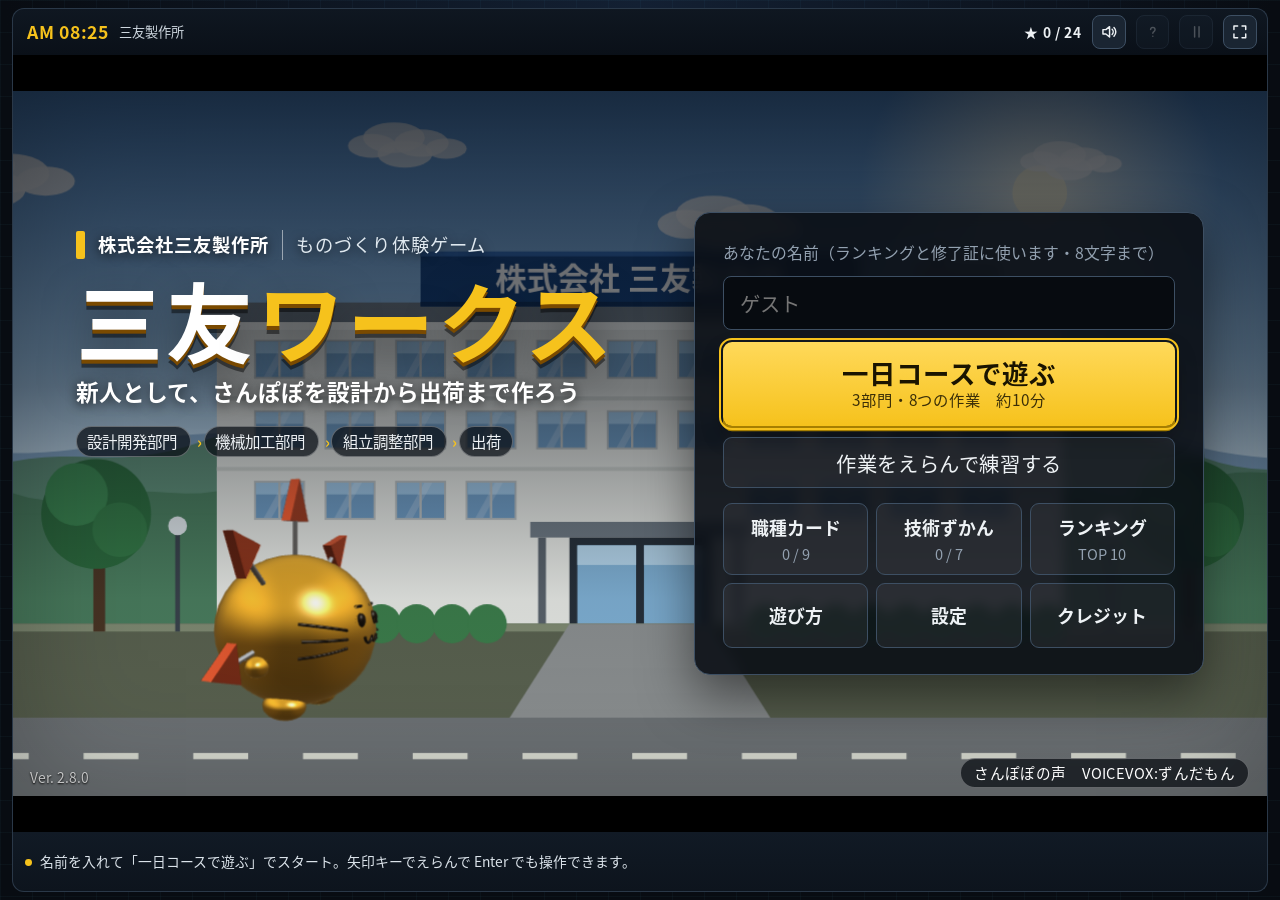
==== commit 4a761ac1: "Add files via upload" ====
--- a/index.html
+++ b/index.html
@@ -9,6 +9,8 @@
 <meta name="format-detection" content="telephone=no">
 <meta name="mobile-web-app-capable" content="yes">
 <meta name="apple-mobile-web-app-capable" content="yes">
+<meta name="mobile-web-app-capable" content="yes">
+<meta name="apple-mobile-web-app-status-bar-style" content="black-translucent">
 <meta name="apple-mobile-web-app-title" content="三友ワークス">
 <meta property="og:title" content="三友ワークス｜三友製作所 ものづくり体験ゲーム">
 <meta property="og:description" content="新人として、さんぽぽを設計から出荷まで作ろう。約10分で遊べる仕事体験ゲーム。">
--- a/css/style.css
+++ b/css/style.css
@@ -405,45 +405,60 @@
   #app{padding-block:2px}
   .hint{font-size:.8em}
 }
-/* ---------- スマートフォンを横に持ったとき（Ver. 2.7） ----------
-   指で操作する端末（html.touch）だけに使う。パソコンの見た目は変えない。
-   ・ゲーム画面を画面の高さいっぱいに表示する
-   ・時計・残り時間・★は左の余白、ボタンは右の余白に置く（余白の幅 --side は fit() が計算）
-   ・「いまやること」と操作の説明は、変わったときだけ画面の下に数秒出す（左の「やること」でもう一度見られる） */
-@media (orientation:landscape) and (max-height:520px){
-  html.touch body{padding:0}
-  html.touch #app{display:block;position:relative;height:100%;max-width:none;padding:0}
-  html.touch .stagewrap{position:absolute;inset:0;border:0;background:#000}
-  html.touch .hud{position:absolute;inset:0;display:block;pointer-events:none;background:none;border:0;border-radius:0;padding:0;min-height:0;z-index:12;font-size:12px}
-  html.touch .hud button,html.touch .hud .mside{pointer-events:auto}
-  html.touch .hb-l{position:absolute;left:0;top:0;bottom:0;width:var(--side,0px);padding:10px 4px 10px max(4px,env(safe-area-inset-left,0px));display:flex;flex-direction:column;align-items:center;gap:8px;flex-wrap:nowrap;text-align:center}
-  html.touch .hb-r{position:absolute;right:0;top:0;bottom:0;width:var(--side,0px);padding:10px max(4px,env(safe-area-inset-right,0px)) 10px 4px;display:flex;flex-direction:column;align-items:center;gap:9px;flex-wrap:nowrap}
-  html.touch #hudClock{font-size:12px;line-height:1.2;white-space:nowrap}
-  html.touch #hudTimer{order:-1;font-size:13px;line-height:1.25;padding:.25em .35em;border-radius:8px;white-space:normal;text-align:center;min-width:3.6em}
-  html.touch #hudScore{font-size:12px;white-space:nowrap}
-  html.touch .mside{display:flex;flex-direction:column;align-items:center;gap:8px}
-  html.touch .hbtn{width:44px;height:44px;border-radius:50%;background:rgba(26,37,50,.92)}
-  html.touch .hbtn svg{width:20px;height:20px}
-  html.touch .mtask-btn{display:block;font:inherit;font-size:12px;font-weight:700;line-height:1.25;padding:.55em .5em;min-width:44px;border-radius:10px;border:1px solid rgba(246,194,28,.6);background:rgba(246,194,28,.12);color:var(--accent-2)}
-  html.touch .mtask-btn[hidden]{display:none}
-  html.touch #tag,html.touch #steps,html.touch #hudPlace{display:none}
-  html.touch .console{display:none}
-  /* 余白がせまい端末（画面が16:9に近い）では、ボタンなどをゲーム画面の上に小さく重ねる */
-  html.touch.thin .hb-l,html.touch.thin .hb-r{bottom:auto;width:auto;flex-direction:row;padding:6px;gap:6px;background:rgba(8,12,18,.72);border-radius:0 0 12px 0}
-  html.touch.thin .hb-r{border-radius:0 0 0 12px}
-  html.touch.thin .mside{flex-direction:row}
-  html.touch.thin .hbtn{width:36px;height:36px}
-  html.touch .screen > *{font-size:clamp(8.5px,1.75cqw,28px)}
+/* ---------- スマートフォン専用の画面（Ver. 2.8） ----------
+   html.phone（指で操作する、画面の短い辺が 600px 以下の端末）だけに使う。パソコン・タブレットの見た目は変えない。
+   ・ゲーム画面（#cv）は画面いっぱい。拡大・移動は JavaScript が transform で行う
+   ・時計・残り時間・★は左の列、ボタンは右の列（列の幅 --sideL・--sideR は fit() が計算）
+   ・「いまやること」と操作の説明は、変わったときだけ画面の下にカードで数秒出す */
+@media (orientation:landscape){
+  html.phone body{padding:0}
+  html.phone #app{display:block;position:relative;height:100%;max-width:none;padding:0}
+  html.phone .stagewrap{position:absolute;top:0;bottom:0;left:env(safe-area-inset-left,0px);right:env(safe-area-inset-right,0px);border:0;background:#000;display:block}
+  html.phone .screen{max-width:none}
+  html.phone #cv{inset:auto;left:0;top:0;will-change:transform}
+  html.phone .screen > *{font-size:var(--pfs,12px)}
+  html.phone .hud{position:absolute;inset:0;display:block;pointer-events:none;background:none;border:0;border-radius:0;padding:0;min-height:0;z-index:12;font-size:12px}
+  html.phone .hud button,html.phone .hud .mside{pointer-events:auto}
+  html.phone .hb-l{position:absolute;left:0;top:0;bottom:0;width:var(--sideL,56px);padding:8px 3px 8px max(3px,env(safe-area-inset-left,0px));display:flex;flex-direction:column;align-items:center;gap:7px;flex-wrap:nowrap;text-align:center;background:linear-gradient(90deg,rgba(0,0,0,.55),rgba(0,0,0,0));pointer-events:none}
+  html.phone .hb-r{position:absolute;right:0;top:0;bottom:0;width:var(--sideR,56px);padding:8px max(3px,env(safe-area-inset-right,0px)) 8px 3px;display:flex;flex-direction:column;align-items:center;gap:8px;flex-wrap:nowrap;background:linear-gradient(270deg,rgba(0,0,0,.55),rgba(0,0,0,0));pointer-events:none}
+  html.phone #hudClock{font-size:11px;line-height:1.2;white-space:nowrap}
+  html.phone #hudTimer{order:-1;font-size:12px;line-height:1.25;padding:.25em .3em;border-radius:8px;white-space:normal;text-align:center;max-width:100%}
+  html.phone #hudScore{font-size:11px;white-space:nowrap}
+  html.phone .mside{display:flex;flex-direction:column;align-items:center;gap:7px;max-width:100%}
+  html.phone .hbtn{width:44px;height:44px;border-radius:50%;background:rgba(26,37,50,.92);flex:none}
+  html.phone .hbtn svg{width:20px;height:20px}
+  html.phone .zoomb{display:none;font:inherit;font-size:12px;font-weight:700;color:var(--accent-2);border-color:rgba(246,194,28,.7)}
+  html.phone.zoomed .zoomb{display:grid;place-items:center}
+  html.phone .mtask-btn{display:block;font:inherit;font-size:10.5px;font-weight:700;line-height:1.25;padding:.65em .1em;width:50px;letter-spacing:-.02em;border-radius:10px;border:1px solid rgba(246,194,28,.6);background:rgba(246,194,28,.14);color:var(--accent-2)}
+  html.phone .mtask-btn[hidden]{display:none}
+  html.phone #tag,html.phone #steps,html.phone #hudPlace{display:none}
+  html.phone .console{display:none}
+  /* 「いまやること」カード */
+  html.phone .mtask{display:block;position:absolute;left:50%;bottom:.8em;transform:translateX(-50%);width:min(70%,34em);z-index:5;pointer-events:auto;cursor:pointer;padding:.55em .9em .6em;background:rgba(8,12,18,.88);border:1px solid rgba(246,194,28,.65);border-left-width:4px;border-radius:10px;box-shadow:0 .4em 1.2em rgba(0,0,0,.5);transition:opacity .35s,transform .35s}
+  html.phone .mtask.off{opacity:0;transform:translate(-50%,.6em);pointer-events:none}
+  html.phone .mtask b{display:block;color:var(--accent-2);font-size:1.05em;line-height:1.45}
+  html.phone .mtask p{margin:.2em 0 0;font-size:.92em;line-height:1.5;color:#dbe3ea}
+  html.phone .mtask p:empty{display:none}
+  /* 会話・説明の枠も、左右の列にかからないように */
+  html.phone .dialog{left:calc(var(--sideL,0px) - env(safe-area-inset-left,0px) + .4em);right:calc(var(--sideR,0px) - env(safe-area-inset-right,0px) + .4em)}
+  html.phone .tut{left:calc(var(--sideL,0px) - env(safe-area-inset-left,0px) + .4em);right:calc(var(--sideR,0px) - env(safe-area-inset-right,0px) + .4em)}
+  html.phone .panel{left:calc(var(--sideL,0px) - env(safe-area-inset-left,0px));right:calc(var(--sideR,0px) - env(safe-area-inset-right,0px));padding:2% 2.5%}
+  html.phone .toast{width:min(calc(100% - var(--sideL,0px) - var(--sideR,0px)),38em)}
 }
-/* 「いまやること」カード（指で操作する端末だけ） */
+@media (orientation:portrait){html.phone .rotate{display:grid}}
 .mtask{display:none}
-@media (orientation:landscape) and (max-height:520px){
-html.touch .mtask{display:block;position:absolute;left:50%;bottom:.8em;transform:translateX(-50%);width:min(90%,34em);z-index:5;pointer-events:auto;cursor:pointer;padding:.55em .9em .6em;background:rgba(8,12,18,.88);border:1px solid rgba(246,194,28,.65);border-left-width:4px;border-radius:10px;box-shadow:0 .4em 1.2em rgba(0,0,0,.5);transition:opacity .35s,transform .35s}
-html.touch .mtask.off{opacity:0;transform:translate(-50%,.6em);pointer-events:none}
-html.touch .mtask b{display:block;color:var(--accent-2);font-size:1.05em;line-height:1.45}
-html.touch .mtask p{margin:.2em 0 0;font-size:.92em;line-height:1.5;color:#dbe3ea}
-html.touch .mtask p:empty{display:none}
-}
+/* 虫めがね */
+.loupe{position:absolute;z-index:9;border-radius:50%;pointer-events:none;border:3px solid var(--accent);box-shadow:0 .4em 1.4em rgba(0,0,0,.6)}
+.loupe[hidden]{display:none}
+/* スマホの「タップしてスタート」 */
+.pstart{position:fixed;inset:0;z-index:60;display:grid;place-items:center;text-align:center;padding:1em;background:radial-gradient(circle at 50% 40%,rgba(30,44,60,.97),rgba(5,8,12,.98));color:var(--ink-2,#eef3f7);font-size:15px;cursor:pointer;-webkit-user-select:none;user-select:none}
+.pstart[hidden]{display:none}
+.pstart img{width:96px;height:auto;display:block;margin:0 auto .3em;filter:drop-shadow(0 .3em .8em rgba(0,0,0,.5))}
+.pstart b{display:block;font-size:22px;letter-spacing:.06em;color:var(--accent-2)}
+.ps-go{margin:.7em 0 .5em;font-size:17px;font-weight:700;animation:psgo 1.4s ease-in-out infinite}
+.pstart small{display:block;color:#b9c4cf;line-height:1.6;font-size:12.5px}
+.pstart .btn{margin-top:.6em;font-size:14px}
+@keyframes psgo{50%{opacity:.45}}
 .mtask-btn{display:none}
 html.touch,html.touch body{overscroll-behavior:none;touch-action:manipulation}   /* 引っぱって再読み込み・ダブルタップ拡大を止める */
 html.touch .screen{-webkit-user-select:none;user-select:none;-webkit-touch-callout:none}
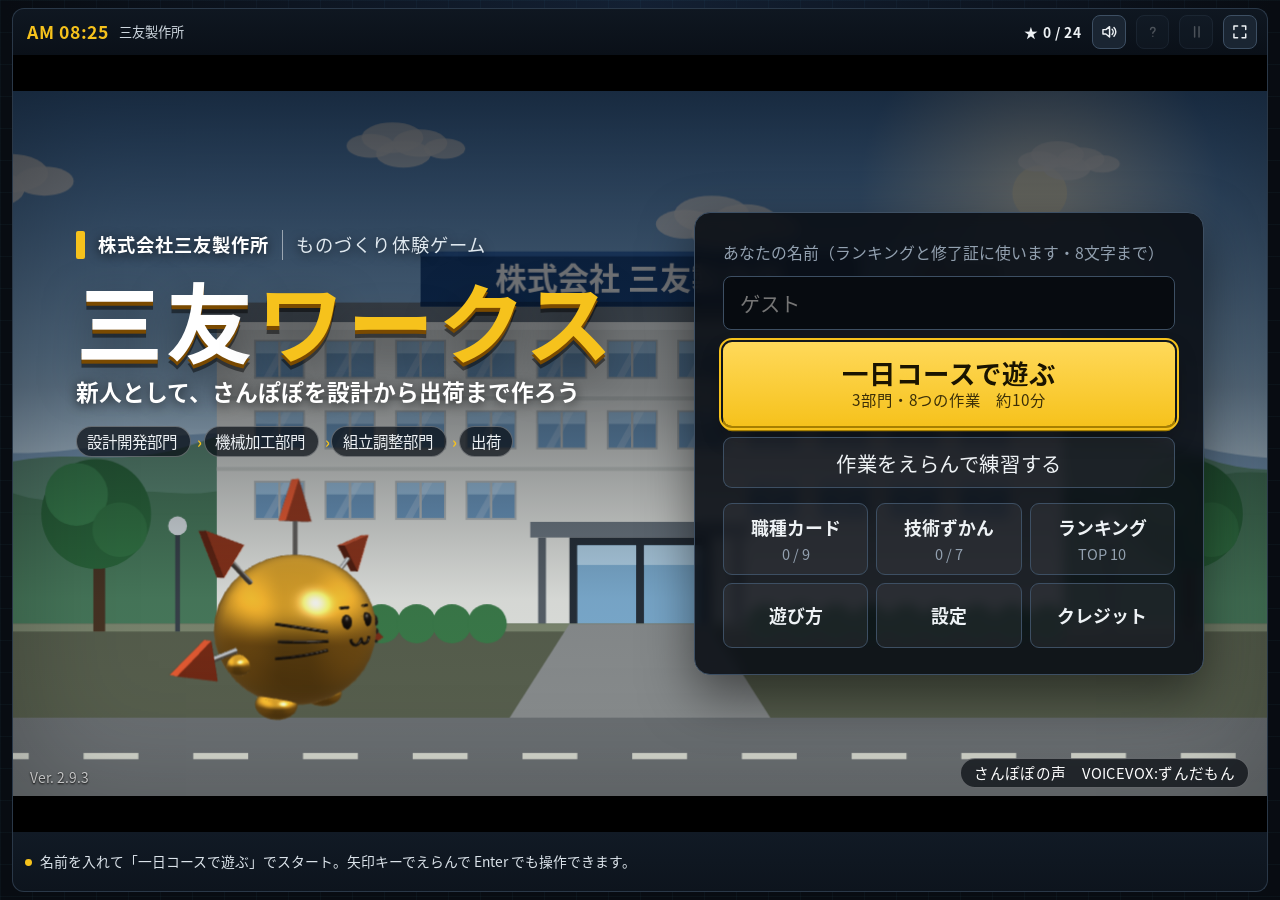
==== commit dc2503e7: "Add files via upload" ====
--- a/index.html
+++ b/index.html
@@ -9,7 +9,6 @@
 <meta name="format-detection" content="telephone=no">
 <meta name="mobile-web-app-capable" content="yes">
 <meta name="apple-mobile-web-app-capable" content="yes">
-<meta name="mobile-web-app-capable" content="yes">
 <meta name="apple-mobile-web-app-status-bar-style" content="black-translucent">
 <meta name="apple-mobile-web-app-title" content="三友ワークス">
 <meta property="og:title" content="三友ワークス｜三友製作所 ものづくり体験ゲーム">
@@ -18,7 +17,7 @@
 <link rel="icon" type="image/png" sizes="64x64" href="img/icon-64.png">
 <link rel="apple-touch-icon" href="img/icon-180.png">
 <link rel="manifest" href="manifest.webmanifest">
-<link rel="stylesheet" href="css/style.css">
+<link rel="stylesheet" href="css/style.css?v=2.9.3">
 </head>
 <body>
 <div id="app">
@@ -61,21 +60,21 @@
   <svg viewBox="0 0 24 24"><rect x="7" y="2" width="10" height="20" rx="2"/><path d="M11 18h2"/></svg>
   <p>スマートフォンを横向きにしてください<small>このゲームは横長の画面で遊びます</small></p></div></div>
 <noscript><p style="padding:2em;color:#fff">このゲームを遊ぶには、ブラウザの JavaScript を有効にしてください。</p></noscript>
-<script src="js/assets.js"></script>
-<script src="js/core.js"></script>
-<script src="js/gl3d.js"></script>
-<script src="js/model.js"></script>
-<script src="js/data.js"></script>
-<script src="js/staff.js"></script>
-<script src="js/survey.js"></script>
-<script src="js/tutorial.js"></script>
-<script src="js/tasks/common.js"></script>
-<script src="js/tasks/metal.js"></script>
-<script src="js/tasks/cad.js"></script>
-<script src="js/tasks/dev.js"></script>
-<script src="js/tasks/mc.js"></script>
-<script src="js/tasks/asm.js"></script>
-<script src="js/screens.js"></script>
-<script src="js/main.js"></script>
+<script src="js/assets.js?v=2.9.3"></script>
+<script src="js/core.js?v=2.9.3"></script>
+<script src="js/gl3d.js?v=2.9.3"></script>
+<script src="js/model.js?v=2.9.3"></script>
+<script src="js/data.js?v=2.9.3"></script>
+<script src="js/staff.js?v=2.9.3"></script>
+<script src="js/survey.js?v=2.9.3"></script>
+<script src="js/tutorial.js?v=2.9.3"></script>
+<script src="js/tasks/common.js?v=2.9.3"></script>
+<script src="js/tasks/metal.js?v=2.9.3"></script>
+<script src="js/tasks/cad.js?v=2.9.3"></script>
+<script src="js/tasks/dev.js?v=2.9.3"></script>
+<script src="js/tasks/mc.js?v=2.9.3"></script>
+<script src="js/tasks/asm.js?v=2.9.3"></script>
+<script src="js/screens.js?v=2.9.3"></script>
+<script src="js/main.js?v=2.9.3"></script>
 </body>
 </html>
--- a/css/style.css
+++ b/css/style.css
@@ -408,7 +408,7 @@
 /* ---------- スマートフォン専用の画面（Ver. 2.8） ----------
    html.phone（指で操作する、画面の短い辺が 600px 以下の端末）だけに使う。パソコン・タブレットの見た目は変えない。
    ・ゲーム画面（#cv）は画面いっぱい。拡大・移動は JavaScript が transform で行う
-   ・時計・残り時間・★は左の列、ボタンは右の列（列の幅 --sideL・--sideR は fit() が計算）
+   ・時計・残り時間・★と上の帯は出さない。音量・全体を見る・説明・一時停止・全画面は、左上の ☰ メニューにまとめる
    ・「いまやること」と操作の説明は、変わったときだけ画面の下にカードで数秒出す */
 @media (orientation:landscape){
   html.phone body{padding:0}
@@ -417,39 +417,33 @@
   html.phone .screen{max-width:none}
   html.phone #cv{inset:auto;left:0;top:0;will-change:transform}
   html.phone .screen > *{font-size:var(--pfs,12px)}
-  html.phone .hud{position:absolute;inset:0;display:block;pointer-events:none;background:none;border:0;border-radius:0;padding:0;min-height:0;z-index:12;font-size:12px}
-  html.phone .hud button,html.phone .hud .mside{pointer-events:auto}
-  html.phone .hb-l{position:absolute;left:0;top:0;bottom:0;width:var(--sideL,56px);padding:8px 3px 8px max(3px,env(safe-area-inset-left,0px));display:flex;flex-direction:column;align-items:center;gap:7px;flex-wrap:nowrap;text-align:center;background:linear-gradient(90deg,rgba(0,0,0,.55),rgba(0,0,0,0));pointer-events:none}
-  html.phone .hb-r{position:absolute;right:0;top:0;bottom:0;width:var(--sideR,56px);padding:8px max(3px,env(safe-area-inset-right,0px)) 8px 3px;display:flex;flex-direction:column;align-items:center;gap:8px;flex-wrap:nowrap;background:linear-gradient(270deg,rgba(0,0,0,.55),rgba(0,0,0,0));pointer-events:none}
-  html.phone #hudClock{font-size:11px;line-height:1.2;white-space:nowrap}
-  html.phone #hudTimer{order:-1;font-size:12px;line-height:1.25;padding:.25em .3em;border-radius:8px;white-space:normal;text-align:center;max-width:100%}
-  html.phone #hudScore{font-size:11px;white-space:nowrap}
-  html.phone .mside{display:flex;flex-direction:column;align-items:center;gap:7px;max-width:100%}
-  html.phone .hbtn{width:44px;height:44px;border-radius:50%;background:rgba(26,37,50,.92);flex:none}
-  html.phone .hbtn svg{width:20px;height:20px}
-  html.phone .zoomb{display:none;font:inherit;font-size:12px;font-weight:700;color:var(--accent-2);border-color:rgba(246,194,28,.7)}
-  html.phone.zoomed .zoomb{display:grid;place-items:center}
-  html.phone .mtask-btn{display:block;font:inherit;font-size:10.5px;font-weight:700;line-height:1.25;padding:.65em .1em;width:50px;letter-spacing:-.02em;border-radius:10px;border:1px solid rgba(246,194,28,.6);background:rgba(246,194,28,.14);color:var(--accent-2)}
-  html.phone .mtask-btn[hidden]{display:none}
-  html.phone #tag,html.phone #steps,html.phone #hudPlace{display:none}
-  html.phone .console{display:none}
+  /* 上の帯（時計・残り時間・★・ボタン）と下の説明は出さない。ボタンは ☰ メニューにまとめる */
+  html.phone .hud,html.phone .console{display:none}
   /* 「いまやること」カード */
-  html.phone .mtask{display:block;position:absolute;left:50%;bottom:.8em;transform:translateX(-50%);width:min(70%,34em);z-index:5;pointer-events:auto;cursor:pointer;padding:.55em .9em .6em;background:rgba(8,12,18,.88);border:1px solid rgba(246,194,28,.65);border-left-width:4px;border-radius:10px;box-shadow:0 .4em 1.2em rgba(0,0,0,.5);transition:opacity .35s,transform .35s}
-  html.phone .mtask.off{opacity:0;transform:translate(-50%,.6em);pointer-events:none}
-  html.phone .mtask b{display:block;color:var(--accent-2);font-size:1.05em;line-height:1.45}
+  html.phone .mtask{display:block;position:absolute;right:.5em;top:.5em;width:min(46%,26em);z-index:5;pointer-events:none;padding:.55em .9em .6em;background:rgba(8,12,18,.88);border:1px solid rgba(246,194,28,.65);border-left-width:4px;border-radius:10px;box-shadow:0 .4em 1.2em rgba(0,0,0,.5);transition:opacity .35s,transform .35s}
+  html.phone .mtask.off{opacity:0;transform:translateY(-.6em);pointer-events:none}
+  html.phone .mtask b{display:block;color:var(--accent-2);font-size:1em;line-height:1.45}
   html.phone .mtask p{margin:.2em 0 0;font-size:.92em;line-height:1.5;color:#dbe3ea}
   html.phone .mtask p:empty{display:none}
-  /* 会話・説明の枠も、左右の列にかからないように */
-  html.phone .dialog{left:calc(var(--sideL,0px) - env(safe-area-inset-left,0px) + .4em);right:calc(var(--sideR,0px) - env(safe-area-inset-right,0px) + .4em)}
-  html.phone .tut{left:calc(var(--sideL,0px) - env(safe-area-inset-left,0px) + .4em);right:calc(var(--sideR,0px) - env(safe-area-inset-right,0px) + .4em)}
-  html.phone .panel{left:calc(var(--sideL,0px) - env(safe-area-inset-left,0px));right:calc(var(--sideR,0px) - env(safe-area-inset-right,0px));padding:2% 2.5%}
-  html.phone .toast{width:min(calc(100% - var(--sideL,0px) - var(--sideR,0px)),38em)}
+  /* ☰ メニュー */
+  html.phone .pm-btn{position:absolute;left:6px;top:6px;z-index:11;width:38px;height:38px;border-radius:10px;display:grid;place-items:center;padding:0;border:1px solid rgba(255,255,255,.28);background:rgba(8,12,18,.62);color:#fff;-webkit-backdrop-filter:blur(4px);backdrop-filter:blur(4px);box-shadow:0 .2em .6em rgba(0,0,0,.4)}
+  html.phone .pm-btn[hidden]{display:none}
+  html.phone .pm-btn svg{width:22px;height:22px;stroke:currentColor;stroke-width:2.4;stroke-linecap:round;fill:none}
+  html.phone .pm{position:absolute;inset:0;z-index:13;background:rgba(0,0,0,.45)}
+  html.phone .pm[hidden]{display:none}
+  html.phone .pm-sheet{position:absolute;left:6px;top:6px;bottom:6px;width:min(250px,60%);overflow-y:auto;display:flex;flex-direction:column;gap:6px;padding:10px;border-radius:14px;background:linear-gradient(var(--panel-2),var(--panel));border:1px solid var(--line-2);box-shadow:0 1em 2.5em rgba(0,0,0,.6);font-size:14px}
+  html.phone .pm-sheet > button,html.phone .pm-vol button{font:inherit;font-weight:700;color:var(--ink-2,#eef3f7);background:rgba(255,255,255,.06);border:1px solid var(--line-2);border-radius:10px;min-height:42px;padding:.3em .6em;text-align:left}
+  html.phone .pm-sheet > button:disabled{opacity:.4}
+  html.phone .pm-sheet > button[hidden]{display:none}
+  html.phone .pm-info{display:flex;justify-content:space-between;gap:8px;font-weight:700;color:var(--accent-2);padding:0 .2em;min-height:1.4em}
+  html.phone .pm-vol{display:grid;grid-template-columns:auto repeat(4,1fr);gap:4px;align-items:center}
+  html.phone .pm-vol span{font-weight:700;font-size:13px;padding-right:4px;color:#b9c4cf}
+  html.phone .pm-vol button{text-align:center;padding:0;min-height:38px;font-size:13px}
+  html.phone .pm-vol button.on{background:var(--accent);color:#1a1400;border-color:var(--accent)}
+  html.phone .pm-sheet .pm-close{text-align:center;margin-top:auto;color:#b9c4cf}
 }
 @media (orientation:portrait){html.phone .rotate{display:grid}}
 .mtask{display:none}
-/* 虫めがね */
-.loupe{position:absolute;z-index:9;border-radius:50%;pointer-events:none;border:3px solid var(--accent);box-shadow:0 .4em 1.4em rgba(0,0,0,.6)}
-.loupe[hidden]{display:none}
 /* スマホの「タップしてスタート」 */
 .pstart{position:fixed;inset:0;z-index:60;display:grid;place-items:center;text-align:center;padding:1em;background:radial-gradient(circle at 50% 40%,rgba(30,44,60,.97),rgba(5,8,12,.98));color:var(--ink-2,#eef3f7);font-size:15px;cursor:pointer;-webkit-user-select:none;user-select:none}
 .pstart[hidden]{display:none}
@@ -457,6 +451,7 @@
 .pstart b{display:block;font-size:22px;letter-spacing:.06em;color:var(--accent-2)}
 .ps-go{margin:.7em 0 .5em;font-size:17px;font-weight:700;animation:psgo 1.4s ease-in-out infinite}
 .pstart small{display:block;color:#b9c4cf;line-height:1.6;font-size:12.5px}
+.pstart .ps-ver{margin-top:.8em;font-size:11px;opacity:.6}
 .pstart .btn{margin-top:.6em;font-size:14px}
 @keyframes psgo{50%{opacity:.45}}
 .mtask-btn{display:none}
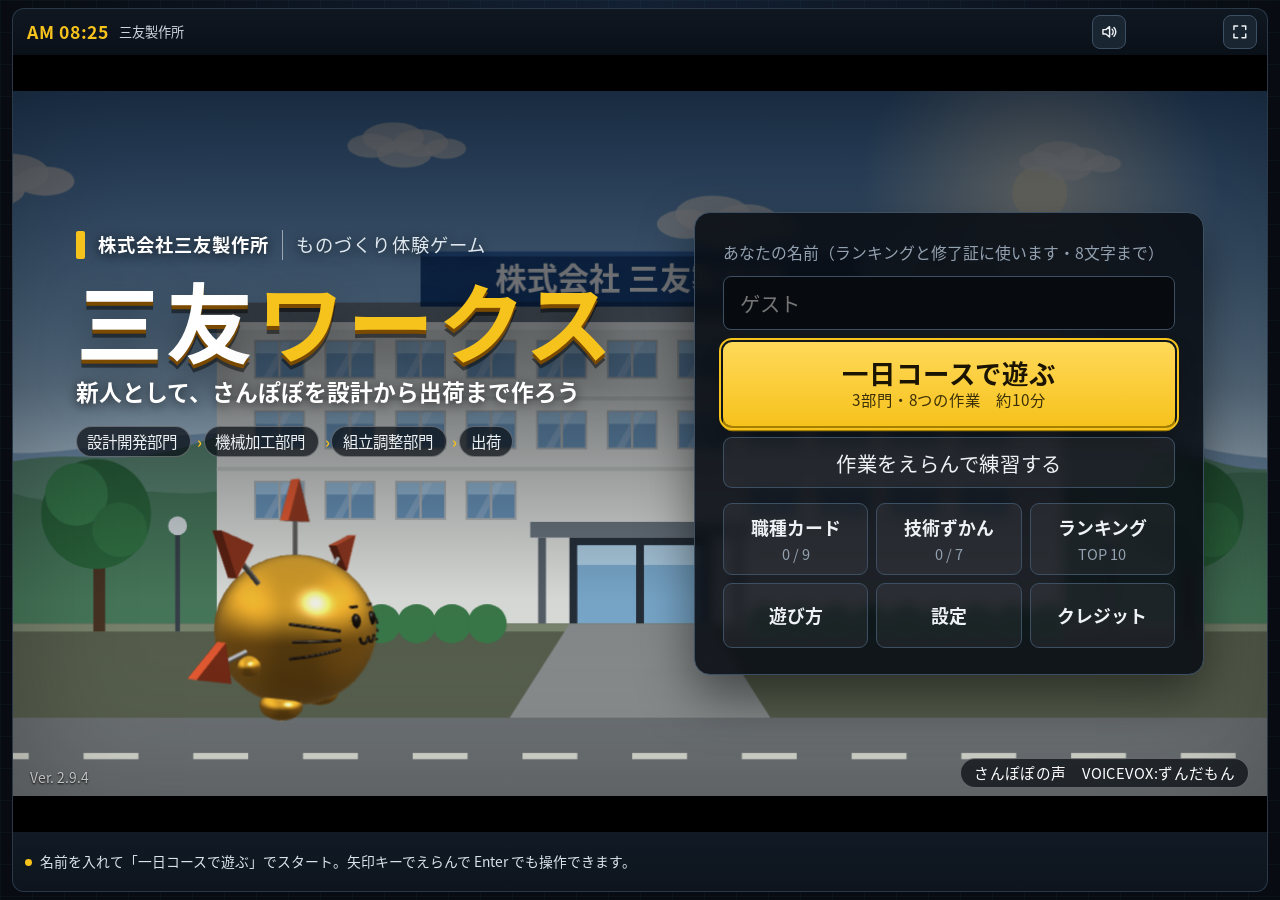
==== commit 5feb9e16: "Add files via upload" ====
--- a/index.html
+++ b/index.html
@@ -17,7 +17,7 @@
 <link rel="icon" type="image/png" sizes="64x64" href="img/icon-64.png">
 <link rel="apple-touch-icon" href="img/icon-180.png">
 <link rel="manifest" href="manifest.webmanifest">
-<link rel="stylesheet" href="css/style.css?v=2.9.3">
+<link rel="stylesheet" href="css/style.css?v=2.9.4">
 </head>
 <body>
 <div id="app">
@@ -60,21 +60,21 @@
   <svg viewBox="0 0 24 24"><rect x="7" y="2" width="10" height="20" rx="2"/><path d="M11 18h2"/></svg>
   <p>スマートフォンを横向きにしてください<small>このゲームは横長の画面で遊びます</small></p></div></div>
 <noscript><p style="padding:2em;color:#fff">このゲームを遊ぶには、ブラウザの JavaScript を有効にしてください。</p></noscript>
-<script src="js/assets.js?v=2.9.3"></script>
-<script src="js/core.js?v=2.9.3"></script>
-<script src="js/gl3d.js?v=2.9.3"></script>
-<script src="js/model.js?v=2.9.3"></script>
-<script src="js/data.js?v=2.9.3"></script>
-<script src="js/staff.js?v=2.9.3"></script>
-<script src="js/survey.js?v=2.9.3"></script>
-<script src="js/tutorial.js?v=2.9.3"></script>
-<script src="js/tasks/common.js?v=2.9.3"></script>
-<script src="js/tasks/metal.js?v=2.9.3"></script>
-<script src="js/tasks/cad.js?v=2.9.3"></script>
-<script src="js/tasks/dev.js?v=2.9.3"></script>
-<script src="js/tasks/mc.js?v=2.9.3"></script>
-<script src="js/tasks/asm.js?v=2.9.3"></script>
-<script src="js/screens.js?v=2.9.3"></script>
-<script src="js/main.js?v=2.9.3"></script>
+<script src="js/assets.js?v=2.9.4"></script>
+<script src="js/core.js?v=2.9.4"></script>
+<script src="js/gl3d.js?v=2.9.4"></script>
+<script src="js/model.js?v=2.9.4"></script>
+<script src="js/data.js?v=2.9.4"></script>
+<script src="js/staff.js?v=2.9.4"></script>
+<script src="js/survey.js?v=2.9.4"></script>
+<script src="js/tutorial.js?v=2.9.4"></script>
+<script src="js/tasks/common.js?v=2.9.4"></script>
+<script src="js/tasks/metal.js?v=2.9.4"></script>
+<script src="js/tasks/cad.js?v=2.9.4"></script>
+<script src="js/tasks/dev.js?v=2.9.4"></script>
+<script src="js/tasks/mc.js?v=2.9.4"></script>
+<script src="js/tasks/asm.js?v=2.9.4"></script>
+<script src="js/screens.js?v=2.9.4"></script>
+<script src="js/main.js?v=2.9.4"></script>
 </body>
 </html>
--- a/css/style.css
+++ b/css/style.css
@@ -62,7 +62,9 @@
 .hbtn svg{width:1.15em;height:1.15em;fill:none;stroke:currentColor;stroke-width:2;stroke-linecap:round;stroke-linejoin:round}
 .hbtn:hover:not(:disabled){border-color:var(--accent);background:#223040}
 .hbtn:active:not(:disabled){transform:translateY(1px)}
-.hbtn:disabled{opacity:.28;cursor:default}
+/* Ver. 2.9.4 試作：押せないとき（タイトル・メニュー画面）は、ボタンを見せない（場所は残して、帯がずれないように） */
+.hbtn:disabled{visibility:hidden}
+#hudScore[hidden]{display:none}
 .hbtn .off-x{display:none}
 .hbtn.off{color:var(--muted)}
 .hbtn.off .off-x{display:inline}
@@ -104,14 +106,23 @@
 @keyframes bob{to{transform:translateY(.25em)}}
 
 /* チュートリアルのカード */
-.tut{position:absolute;left:3%;right:3%;z-index:5;display:flex;gap:.8em;align-items:center;padding:.7em .9em;background:#fdfaf0;color:#1c2530;border:2px solid var(--accent);border-radius:12px;box-shadow:0 .5em 1.4em rgba(0,0,0,.5)}
+/* チュートリアルの説明カード（Ver. 2.9.4 試作：ボタンを横にならべて低くし、照らした場所の横・上・下に置く） */
+.tut{position:absolute;left:3%;right:3%;z-index:5;display:grid;grid-template-columns:auto 1fr auto;column-gap:.8em;align-items:center;padding:.6em .8em .6em .7em;background:#fdfaf0;color:#1c2530;border:2px solid var(--accent);border-radius:12px;box-shadow:0 .5em 1.4em rgba(0,0,0,.5)}
 .tut.bottom{bottom:3%}
 .tut.top{top:3%}
-.tut img{width:3.4em;height:auto;flex:none}
-.tut-body{flex:1;min-width:0}
-.tut-k{margin:0;font-weight:700;font-size:.78em;color:#8a6200}
-.tut-t{margin:.1em 0 0;font-size:1em;line-height:1.55}
-.tut-btns{display:flex;flex-direction:column;gap:.35em;flex:none}
+.tut.side{top:auto;bottom:3%}
+.tut.stack{grid-template-columns:auto 1fr;row-gap:.55em;align-items:start}
+.tut.stack .tut-btns{grid-column:1 / -1;justify-content:flex-end}
+.tut img{width:3em;height:auto}
+.tut-body{min-width:0}
+.tut-k{margin:0;display:flex;align-items:center;gap:.6em;font-weight:700;font-size:.78em;color:#8a6200}
+.tut-n{font-variant-numeric:tabular-nums;color:#6b5a2a}
+.tut-skip{margin-left:auto;padding:.15em .2em;border:0;background:none;color:#5d6873;font:inherit;font-weight:400;text-decoration:underline;text-underline-offset:.2em;cursor:pointer}
+.tut-skip:hover{color:#1c2530}
+.tut-skip:focus-visible{outline:2px solid #1c2530;outline-offset:2px;border-radius:4px}
+.tut-t{margin:.15em 0 0;font-size:1em;line-height:1.6}
+.tut-btns{display:flex;flex-direction:row;gap:.4em}
+.tut-btns .btn{min-width:6.2em}
 .tut .btn.ghost{color:#1c2530;border-color:#9aa3ad;background:transparent}
 .tut .btn.ghost:hover{background:rgba(0,0,0,.06)}
 
@@ -203,6 +214,15 @@
 .split.staff,.split.credits{grid-template-columns:1fr 1fr}
 .detail{min-width:0;min-height:0;overflow:auto;background:var(--panel);border:1px solid var(--line);border-radius:12px;padding:.9em 1.1em;display:flex;flex-direction:column;gap:.5em}
 .empty{margin:auto;text-align:center;color:var(--muted);font-size:.95em;line-height:1.8}
+/* Ver. 2.9.4 試作：まだ何もないときの案内（どこで手に入るか＋すぐ始めるボタン） */
+.guide{margin:auto;display:flex;flex-direction:column;align-items:center;gap:.7em;max-width:30em;padding:1em;text-align:center}
+.guide img{width:3.6em;height:auto;filter:drop-shadow(0 .3em .6em rgba(0,0,0,.45))}
+.guide-h{margin:0;font-size:1em;line-height:1.7;color:var(--text)}
+.guide-s{margin:-.3em 0 0;font-size:.82em;color:var(--muted)}
+.guide-list{list-style:none;margin:0;padding:0;width:100%;display:grid;gap:.3em}
+.guide-list li{display:flex;justify-content:space-between;gap:1em;padding:.45em .8em;border:1px solid var(--line-2);border-radius:8px;font-size:.86em;color:#cdd6de}
+.guide-list b{font-variant-numeric:tabular-nums;color:var(--accent-2)}
+.guide .btn{margin-top:.3em}
 
 .pick{display:grid;grid-template-columns:repeat(3,1fr);gap:.6em}
 .opt{text-align:left;padding:.65em .9em;background:rgba(255,255,255,.05);border:1px solid var(--line-2);color:var(--text);border-radius:10px;cursor:pointer;line-height:1.4;font-size:.92em;display:flex;flex-direction:column;gap:.1em;transition:border-color .15s,background .15s,transform .06s}
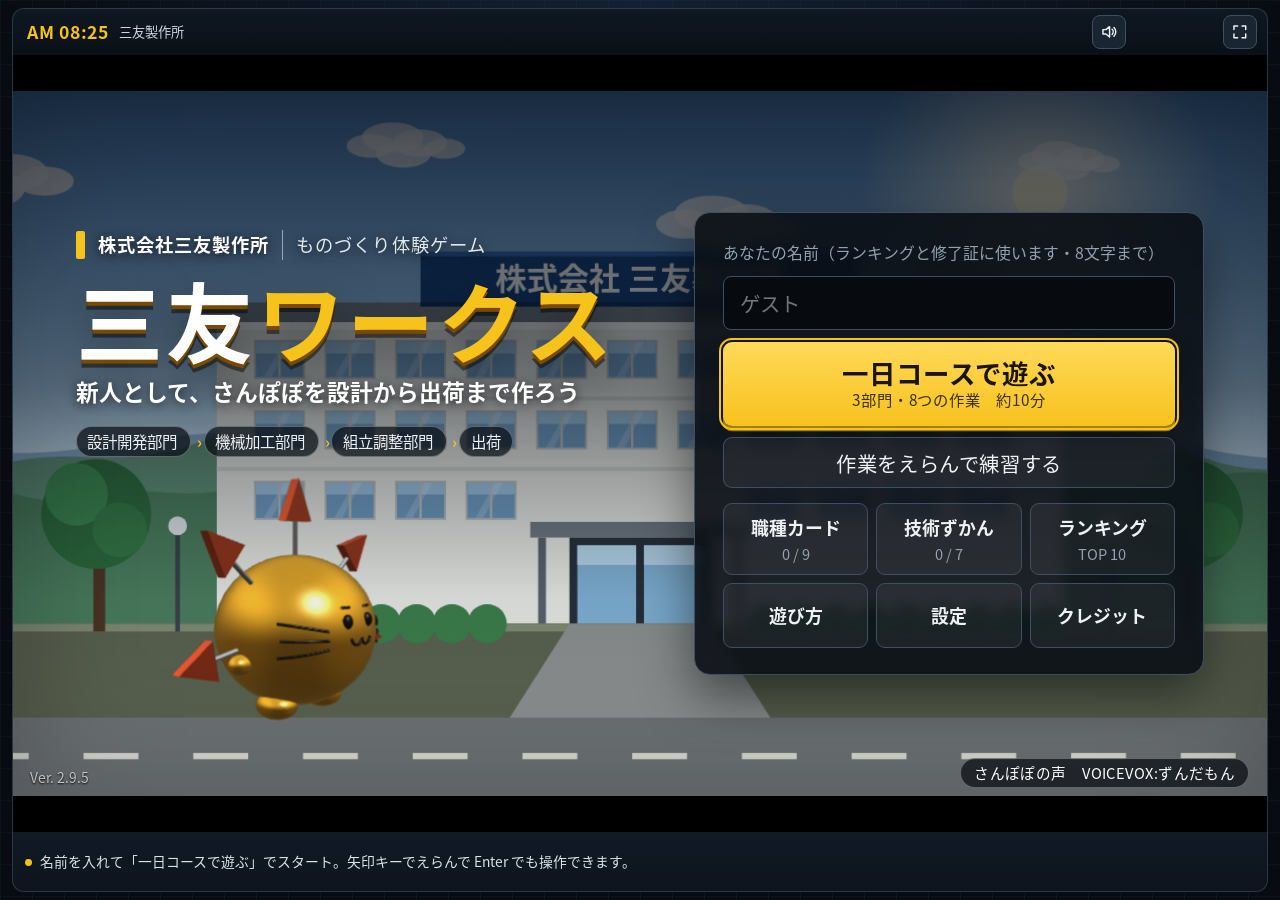
==== commit 798a674d: "Add files via upload" ====
--- a/index.html
+++ b/index.html
@@ -17,7 +17,7 @@
 <link rel="icon" type="image/png" sizes="64x64" href="img/icon-64.png">
 <link rel="apple-touch-icon" href="img/icon-180.png">
 <link rel="manifest" href="manifest.webmanifest">
-<link rel="stylesheet" href="css/style.css?v=2.9.4">
+<link rel="stylesheet" href="css/style.css?v=2.9.5">
 </head>
 <body>
 <div id="app">
@@ -60,21 +60,21 @@
   <svg viewBox="0 0 24 24"><rect x="7" y="2" width="10" height="20" rx="2"/><path d="M11 18h2"/></svg>
   <p>スマートフォンを横向きにしてください<small>このゲームは横長の画面で遊びます</small></p></div></div>
 <noscript><p style="padding:2em;color:#fff">このゲームを遊ぶには、ブラウザの JavaScript を有効にしてください。</p></noscript>
-<script src="js/assets.js?v=2.9.4"></script>
-<script src="js/core.js?v=2.9.4"></script>
-<script src="js/gl3d.js?v=2.9.4"></script>
-<script src="js/model.js?v=2.9.4"></script>
-<script src="js/data.js?v=2.9.4"></script>
-<script src="js/staff.js?v=2.9.4"></script>
-<script src="js/survey.js?v=2.9.4"></script>
-<script src="js/tutorial.js?v=2.9.4"></script>
-<script src="js/tasks/common.js?v=2.9.4"></script>
-<script src="js/tasks/metal.js?v=2.9.4"></script>
-<script src="js/tasks/cad.js?v=2.9.4"></script>
-<script src="js/tasks/dev.js?v=2.9.4"></script>
-<script src="js/tasks/mc.js?v=2.9.4"></script>
-<script src="js/tasks/asm.js?v=2.9.4"></script>
-<script src="js/screens.js?v=2.9.4"></script>
-<script src="js/main.js?v=2.9.4"></script>
+<script src="js/assets.js?v=2.9.5"></script>
+<script src="js/core.js?v=2.9.5"></script>
+<script src="js/gl3d.js?v=2.9.5"></script>
+<script src="js/model.js?v=2.9.5"></script>
+<script src="js/data.js?v=2.9.5"></script>
+<script src="js/staff.js?v=2.9.5"></script>
+<script src="js/survey.js?v=2.9.5"></script>
+<script src="js/tutorial.js?v=2.9.5"></script>
+<script src="js/tasks/common.js?v=2.9.5"></script>
+<script src="js/tasks/metal.js?v=2.9.5"></script>
+<script src="js/tasks/cad.js?v=2.9.5"></script>
+<script src="js/tasks/dev.js?v=2.9.5"></script>
+<script src="js/tasks/mc.js?v=2.9.5"></script>
+<script src="js/tasks/asm.js?v=2.9.5"></script>
+<script src="js/screens.js?v=2.9.5"></script>
+<script src="js/main.js?v=2.9.5"></script>
 </body>
 </html>
--- a/css/style.css
+++ b/css/style.css
@@ -568,3 +568,80 @@
 .vtime{font-size:.85em;color:var(--muted);font-variant-numeric:tabular-nums;white-space:nowrap}
 .sched.day.two{grid-template-columns:1fr 1fr;grid-auto-flow:column;column-gap:1.2em}
 .chip.on:hover:not(:disabled){background:var(--accent);color:var(--accent-ink);border-color:var(--accent)}
+
+/* =====================================================================
+   Ver. 2.9.5：職種カード・技術ずかんを、すっきりした見た目に
+   ・左：職種カードは「部門ごとの名簿」、技術ずかんは「数字＋短い見出し」の札
+   ・右：見出し → タブ → 中身 の3段だけ。枠・札・番号を減らす
+   ===================================================================== */
+.zk-tile:focus-visible,.bk-who button:focus-visible,.bk-vlog:focus-visible{outline:2px solid var(--accent-2);outline-offset:2px}
+/* ---- 右の1枚（職種カード・技術ずかん共通） ---- */
+.bk-detail,.zk-detail{padding:1.1em 1.4em;gap:.75em}
+.bk-head{display:flex;flex-direction:column;gap:.1em}
+.bk-head p{margin:0;font-size:.8em;color:var(--muted)}
+.bk-head h3{font-size:1.6em;line-height:1.3;color:#fff}
+.bk-tabs{flex:none}
+.bk-tabs .tab{font-size:.9em;padding:.35em .9em}
+.bk-body{flex:1 0 auto;display:flex;flex-direction:column;gap:.8em}
+.bk-lead{margin:0;font-size:1.05em;line-height:1.7;color:#fff}
+.bk-pts{list-style:none;margin:0;padding:0;display:grid;gap:.45em;font-size:.92em;line-height:1.6;color:#cdd6de}
+.bk-pts li{position:relative;padding-left:1.1em}
+.bk-pts li::before{content:"";position:absolute;left:.1em;top:.62em;width:.4em;height:.4em;border-radius:1px;background:var(--accent)}
+.bk-game{margin:0;display:flex;gap:.8em;align-items:baseline;padding-top:.65em;border-top:1px solid var(--line);font-size:.86em;color:#cdd6de}
+.bk-game span{flex:none;font-weight:700;color:var(--accent)}
+.bk-src{margin:auto 0 0}
+.bk-soon{margin:1.6em 0;text-align:center;color:var(--muted)}
+/* ---- 社員紹介 ---- */
+.bk-ptop{display:flex;flex-wrap:wrap;align-items:center;justify-content:space-between;gap:.5em 1em}
+.bk-person{display:flex;align-items:center;gap:.7em}
+.bk-person .sini{width:2.6em;height:2.6em;font-size:.85em}
+.bk-person p{margin:0;display:flex;flex-direction:column;line-height:1.4}
+.bk-person b{font-size:1.05em}
+.bk-person p span{font-size:.8em;color:var(--muted)}
+.bk-vlog{margin-left:.3em;padding:.28em .85em;border:1px solid var(--accent);border-radius:99px;background:transparent;color:var(--accent);font:inherit;font-size:.8em;font-weight:700;cursor:pointer}
+.bk-vlog:hover{background:rgba(246,194,28,.12)}
+.bk-vlog[hidden]{display:none}
+.bk-who{display:inline-flex;border:1px solid var(--line-2);border-radius:99px;overflow:hidden}
+.bk-who button{padding:.28em .95em;border:0;background:transparent;color:var(--muted);font:inherit;font-size:.82em;cursor:pointer}
+.bk-who button+button{border-left:1px solid var(--line-2)}
+.bk-who button[aria-pressed="true"]{background:var(--accent);color:var(--accent-ink);font-weight:700}
+.bk-sec{flex:1 0 auto;display:flex;flex-direction:column;gap:.6em;padding-top:.7em;border-top:1px solid var(--line)}
+.bk-qa h4{margin:0 0 .45em;display:flex;gap:.6em;align-items:baseline;font-size:1em;line-height:1.55}
+.bk-qa .qno{flex:none;margin:0;color:var(--accent);font-weight:700;font-variant-numeric:tabular-nums}
+.bk-qa .ans{margin:0;font-size:.95em;line-height:1.8;color:#d9e1e8;white-space:pre-line}
+.bk-qnav{margin-top:auto;display:flex;align-items:center;justify-content:flex-end;gap:.7em;font-size:.85em;color:var(--muted);font-variant-numeric:tabular-nums}
+.bk-qnav .btn{padding:.2em .85em;font-size:1em}
+/* 一日の流れ：時刻と、点をつないだ線 */
+.bk-day{list-style:none;margin:0;padding:0;display:grid}
+.bk-day li{position:relative;display:grid;grid-template-columns:3.4em 1fr;column-gap:1.4em;padding:.35em 0;font-size:.92em;line-height:1.5}
+.bk-day li::after{content:"";position:absolute;left:calc(3.4em + .7em - 1px);top:0;bottom:0;width:2px;background:var(--line-2)}
+.bk-day li:first-child::after{top:.95em}
+.bk-day li:last-child::after{bottom:calc(100% - .95em)}
+.bk-day li::before{content:"";position:absolute;z-index:1;left:calc(3.4em + .7em - .3em);top:.75em;width:.6em;height:.6em;border-radius:50%;background:var(--accent)}
+.bk-day time{text-align:right;font-weight:700;color:var(--accent);font-variant-numeric:tabular-nums}
+.bk-day.two{grid-template-columns:1fr 1fr;grid-auto-flow:column;column-gap:1.4em}
+/* ---- 技術ずかん：左の札 ---- */
+.split.zk{grid-template-columns:40% 1fr}
+.zk-grid{min-height:0;overflow:auto;display:grid;grid-template-columns:1fr 1fr;gap:.5em;align-content:start}
+.zk-tile{position:relative;display:flex;flex-direction:column;justify-content:center;align-items:flex-start;gap:.2em;min-height:4.4em;padding:.55em .8em;background:var(--panel);border:1px solid var(--line);border-radius:10px;color:var(--text);font:inherit;text-align:left;cursor:pointer}
+.zk-tile:hover{border-color:var(--line-2)}
+.zk-tile .zk-ic{position:absolute;right:.55em;top:.55em;width:1.4em;height:1.4em;color:#53647a}
+.zk-ic svg{display:block;width:100%;height:100%}
+.zk-num{margin:0;font-size:1.45em;font-weight:700;line-height:1.1;color:#fff;font-variant-numeric:tabular-nums}
+.zk-num small{margin-left:.2em;font-size:.5em;color:var(--muted)}
+.zk-lab{font-size:.78em;line-height:1.3;color:var(--muted)}
+.zk-tile[aria-pressed="true"]{border-color:var(--accent);background:rgba(246,194,28,.08)}
+.zk-tile[aria-pressed="true"] .zk-num,.zk-tile[aria-pressed="true"] .zk-ic{color:var(--accent)}
+.zk-tile.locked{align-items:center;background:transparent;border-style:dashed;cursor:default}
+.zk-tile.locked .zk-num{color:#3f4e5e}
+/* ---- 技術ずかん：右の1ページ ---- */
+.zk-card{display:flex;flex-direction:column;gap:.75em}
+.zk-hero{display:flex;align-items:center;gap:.7em;padding-bottom:.75em;border-bottom:1px solid var(--line)}
+.zk-hero .zk-ic{flex:none;width:2.8em;height:2.8em;color:var(--accent)}
+.zk-hero .zk-num{font-size:2.8em;color:var(--accent)}
+.zk-card h3{font-size:1.25em;color:#fff}
+html.phone .bk-detail,html.phone .zk-detail{padding:.8em 1.1em;gap:.6em}
+/* スマホ：右の1枚が1画面に収まるように、行の間を少し詰める */
+html.phone .bk-lead{line-height:1.55}
+html.phone .bk-pts{gap:.3em;line-height:1.5}
+html.phone .bk-body{gap:.6em}
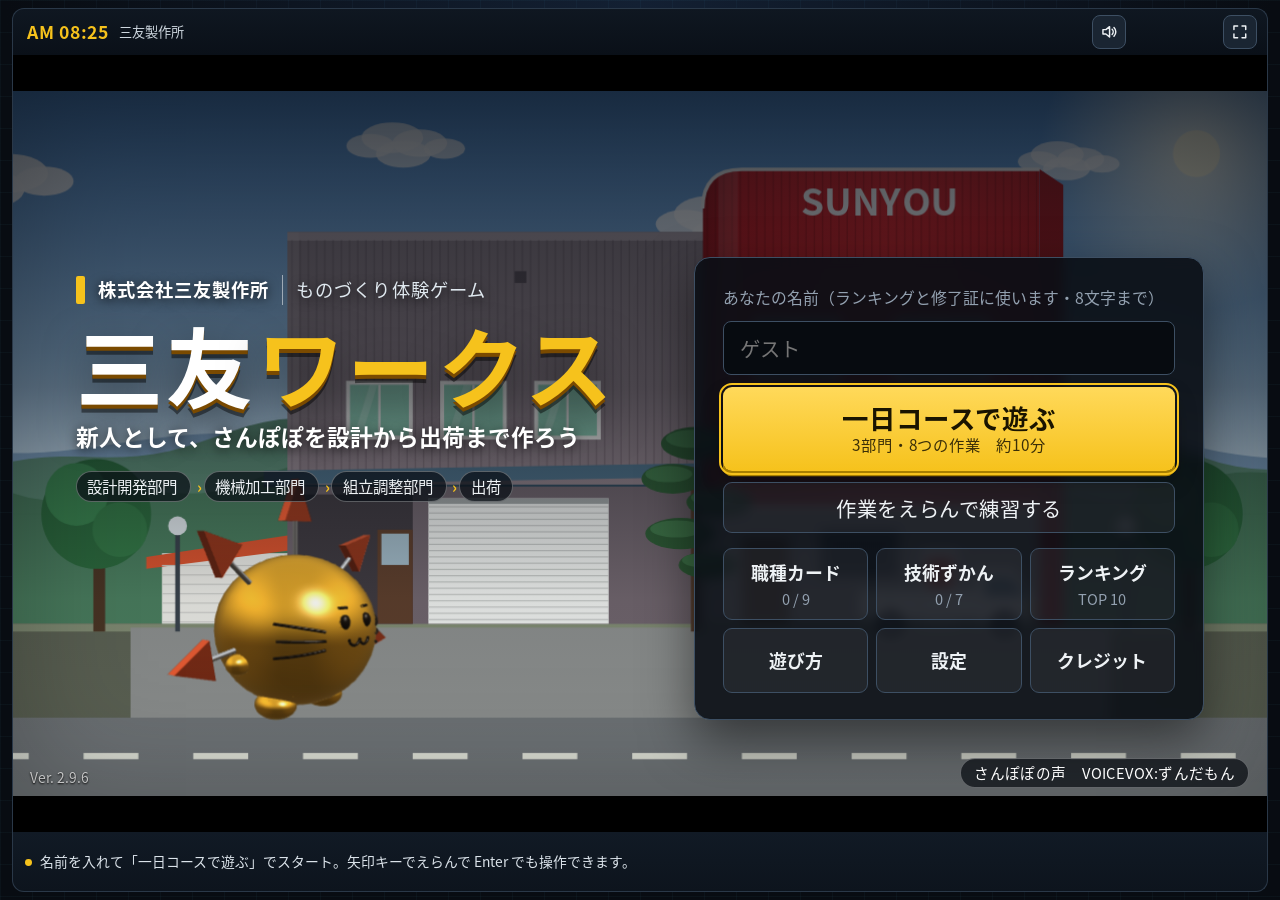
==== commit 8dbbbc61: "Add files via upload" ====
--- a/index.html
+++ b/index.html
@@ -17,7 +17,7 @@
 <link rel="icon" type="image/png" sizes="64x64" href="img/icon-64.png">
 <link rel="apple-touch-icon" href="img/icon-180.png">
 <link rel="manifest" href="manifest.webmanifest">
-<link rel="stylesheet" href="css/style.css?v=2.9.5">
+<link rel="stylesheet" href="css/style.css?v=2.9.6">
 </head>
 <body>
 <div id="app">
@@ -60,21 +60,21 @@
   <svg viewBox="0 0 24 24"><rect x="7" y="2" width="10" height="20" rx="2"/><path d="M11 18h2"/></svg>
   <p>スマートフォンを横向きにしてください<small>このゲームは横長の画面で遊びます</small></p></div></div>
 <noscript><p style="padding:2em;color:#fff">このゲームを遊ぶには、ブラウザの JavaScript を有効にしてください。</p></noscript>
-<script src="js/assets.js?v=2.9.5"></script>
-<script src="js/core.js?v=2.9.5"></script>
-<script src="js/gl3d.js?v=2.9.5"></script>
-<script src="js/model.js?v=2.9.5"></script>
-<script src="js/data.js?v=2.9.5"></script>
-<script src="js/staff.js?v=2.9.5"></script>
-<script src="js/survey.js?v=2.9.5"></script>
-<script src="js/tutorial.js?v=2.9.5"></script>
-<script src="js/tasks/common.js?v=2.9.5"></script>
-<script src="js/tasks/metal.js?v=2.9.5"></script>
-<script src="js/tasks/cad.js?v=2.9.5"></script>
-<script src="js/tasks/dev.js?v=2.9.5"></script>
-<script src="js/tasks/mc.js?v=2.9.5"></script>
-<script src="js/tasks/asm.js?v=2.9.5"></script>
-<script src="js/screens.js?v=2.9.5"></script>
-<script src="js/main.js?v=2.9.5"></script>
+<script src="js/assets.js?v=2.9.6"></script>
+<script src="js/core.js?v=2.9.6"></script>
+<script src="js/gl3d.js?v=2.9.6"></script>
+<script src="js/model.js?v=2.9.6"></script>
+<script src="js/data.js?v=2.9.6"></script>
+<script src="js/staff.js?v=2.9.6"></script>
+<script src="js/survey.js?v=2.9.6"></script>
+<script src="js/tutorial.js?v=2.9.6"></script>
+<script src="js/tasks/common.js?v=2.9.6"></script>
+<script src="js/tasks/metal.js?v=2.9.6"></script>
+<script src="js/tasks/cad.js?v=2.9.6"></script>
+<script src="js/tasks/dev.js?v=2.9.6"></script>
+<script src="js/tasks/mc.js?v=2.9.6"></script>
+<script src="js/tasks/asm.js?v=2.9.6"></script>
+<script src="js/screens.js?v=2.9.6"></script>
+<script src="js/main.js?v=2.9.6"></script>
 </body>
 </html>
--- a/css/style.css
+++ b/css/style.css
@@ -209,7 +209,15 @@
 .phead{display:flex;align-items:center;gap:1em;flex-wrap:wrap;padding-bottom:.5em;border-bottom:1px solid var(--line)}
 .phead h2{padding-left:.6em;border-left:.25em solid var(--accent);line-height:1.2}
 .phead .count{margin-left:auto;font-size:.85em;color:var(--muted);font-variant-numeric:tabular-nums}
-.btn.back{padding:.3em .9em;font-size:.85em}
+/* もどるボタン（Ver. 2.9.6）：見出しの左に、大きめの紺のボタン。左向きの矢印を黄色い丸に入れる */
+.btn.back{gap:.55em;padding:.5em 1.1em .5em .55em;font-size:.95em;font-weight:700;background:#22364c;color:#fff;box-shadow:inset 0 0 0 1.5px #4d6a8a,0 .14em 0 #0b1520}
+.btn.back:hover{background:#2b4560;box-shadow:inset 0 0 0 1.5px var(--accent),0 .14em 0 #0b1520;filter:none}
+.btn.back:active{box-shadow:inset 0 0 0 1.5px var(--accent);transform:translateY(.12em)}
+.btn.back:focus-visible{outline:3px solid var(--accent);outline-offset:2px}
+.bk-ic{position:relative;flex:none;width:1.45em;height:1.45em;border-radius:50%;background:var(--accent)}
+.bk-ic::before{content:"";position:absolute;left:50%;top:50%;width:.42em;height:.42em;border-left:.16em solid var(--accent-ink);border-bottom:.16em solid var(--accent-ink);transform:translate(-30%,-50%) rotate(45deg)}
+.bk-esc{margin-left:.2em;padding:.05em .4em;border:1px solid #5a7593;border-radius:4px;font:inherit;font-size:.68em;font-weight:400;color:#b9c8d6}
+html.touch .bk-esc,html.phone .bk-esc{display:none}
 .split{flex:1;min-height:0;display:grid;grid-template-columns:42% 1fr;gap:3%}
 .split.staff,.split.credits{grid-template-columns:1fr 1fr}
 .detail{min-width:0;min-height:0;overflow:auto;background:var(--panel);border:1px solid var(--line);border-radius:12px;padding:.9em 1.1em;display:flex;flex-direction:column;gap:.5em}
@@ -645,3 +653,7 @@
 html.phone .bk-lead{line-height:1.55}
 html.phone .bk-pts{gap:.3em;line-height:1.5}
 html.phone .bk-body{gap:.6em}
+/* Ver. 2.9.6：タイトルのメニューを下に寄せて、背景の本社工場の「SUNYOU」の看板が見えるようにする */
+.title-grid{margin:auto auto 1.9em}
+html.phone .title-grid{margin:auto auto .2em}
+html.phone .title-r{padding:.75em 1.1em;gap:.4em}
